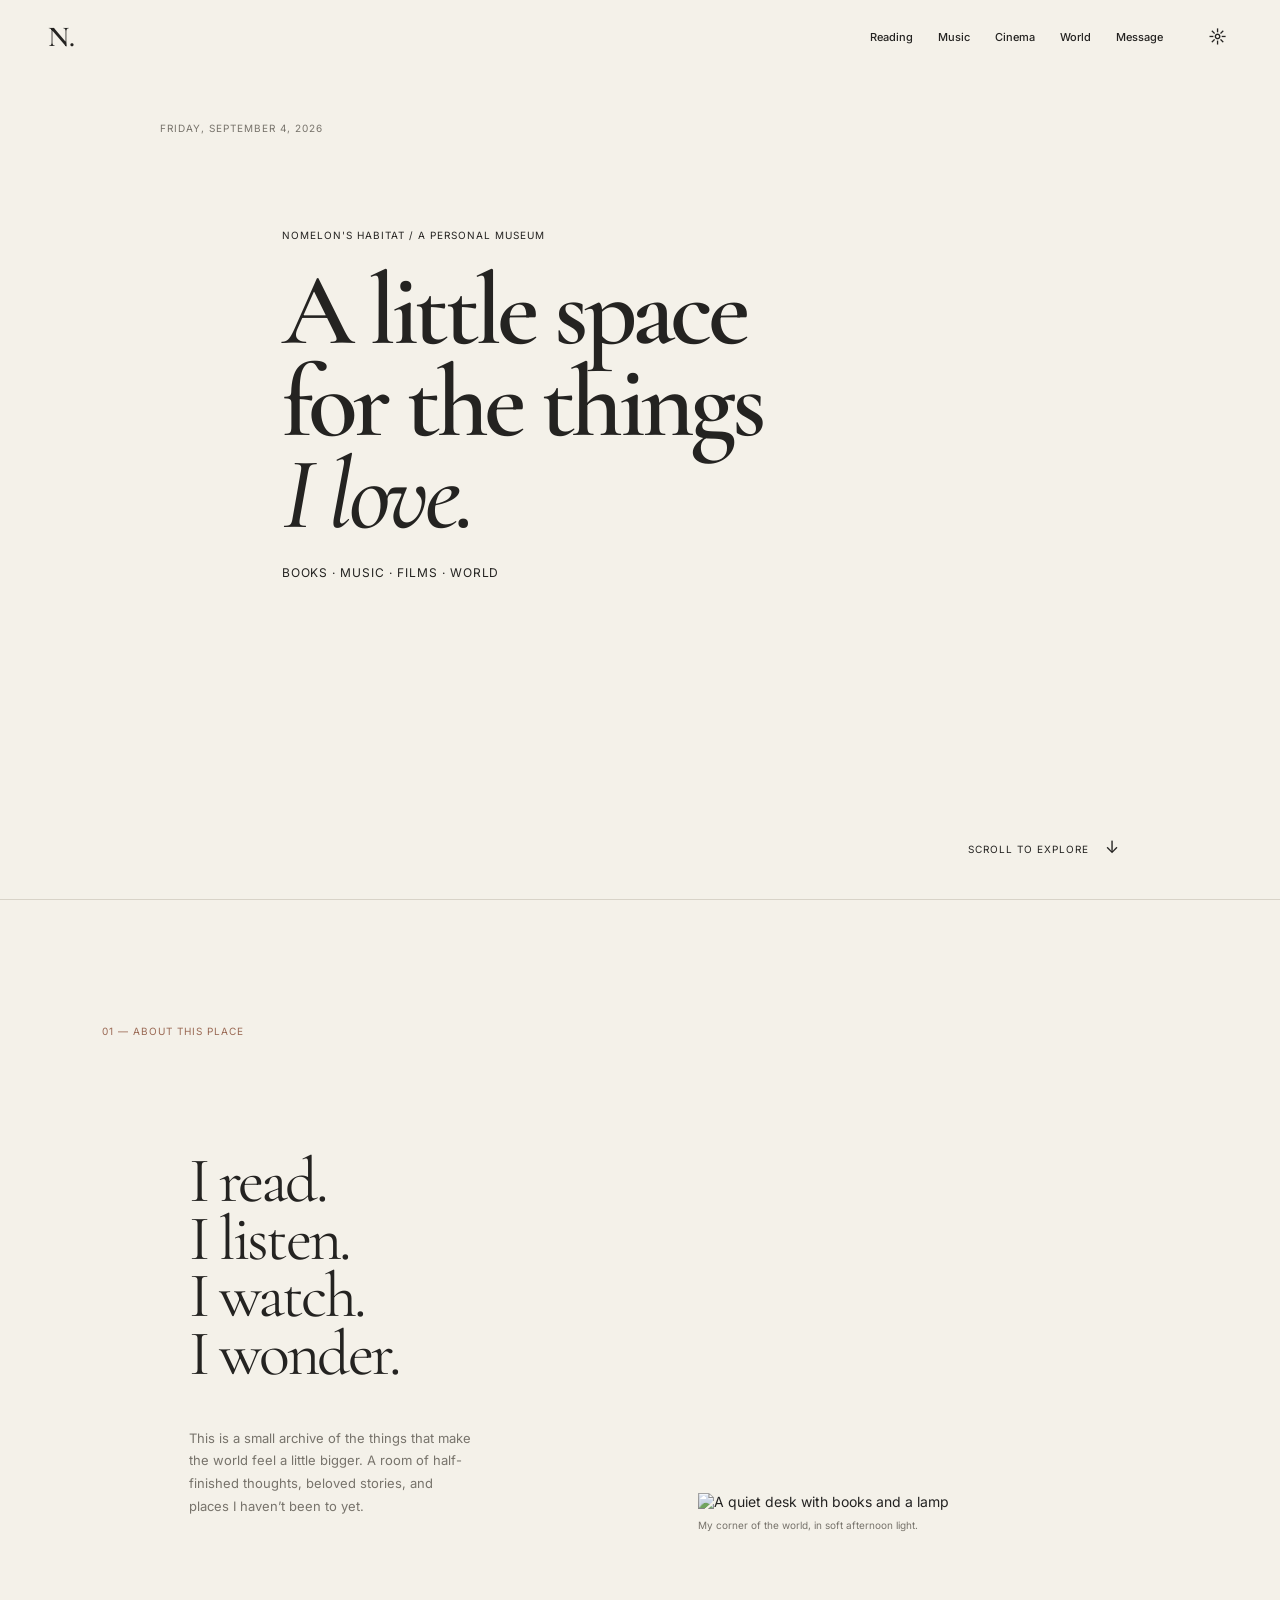
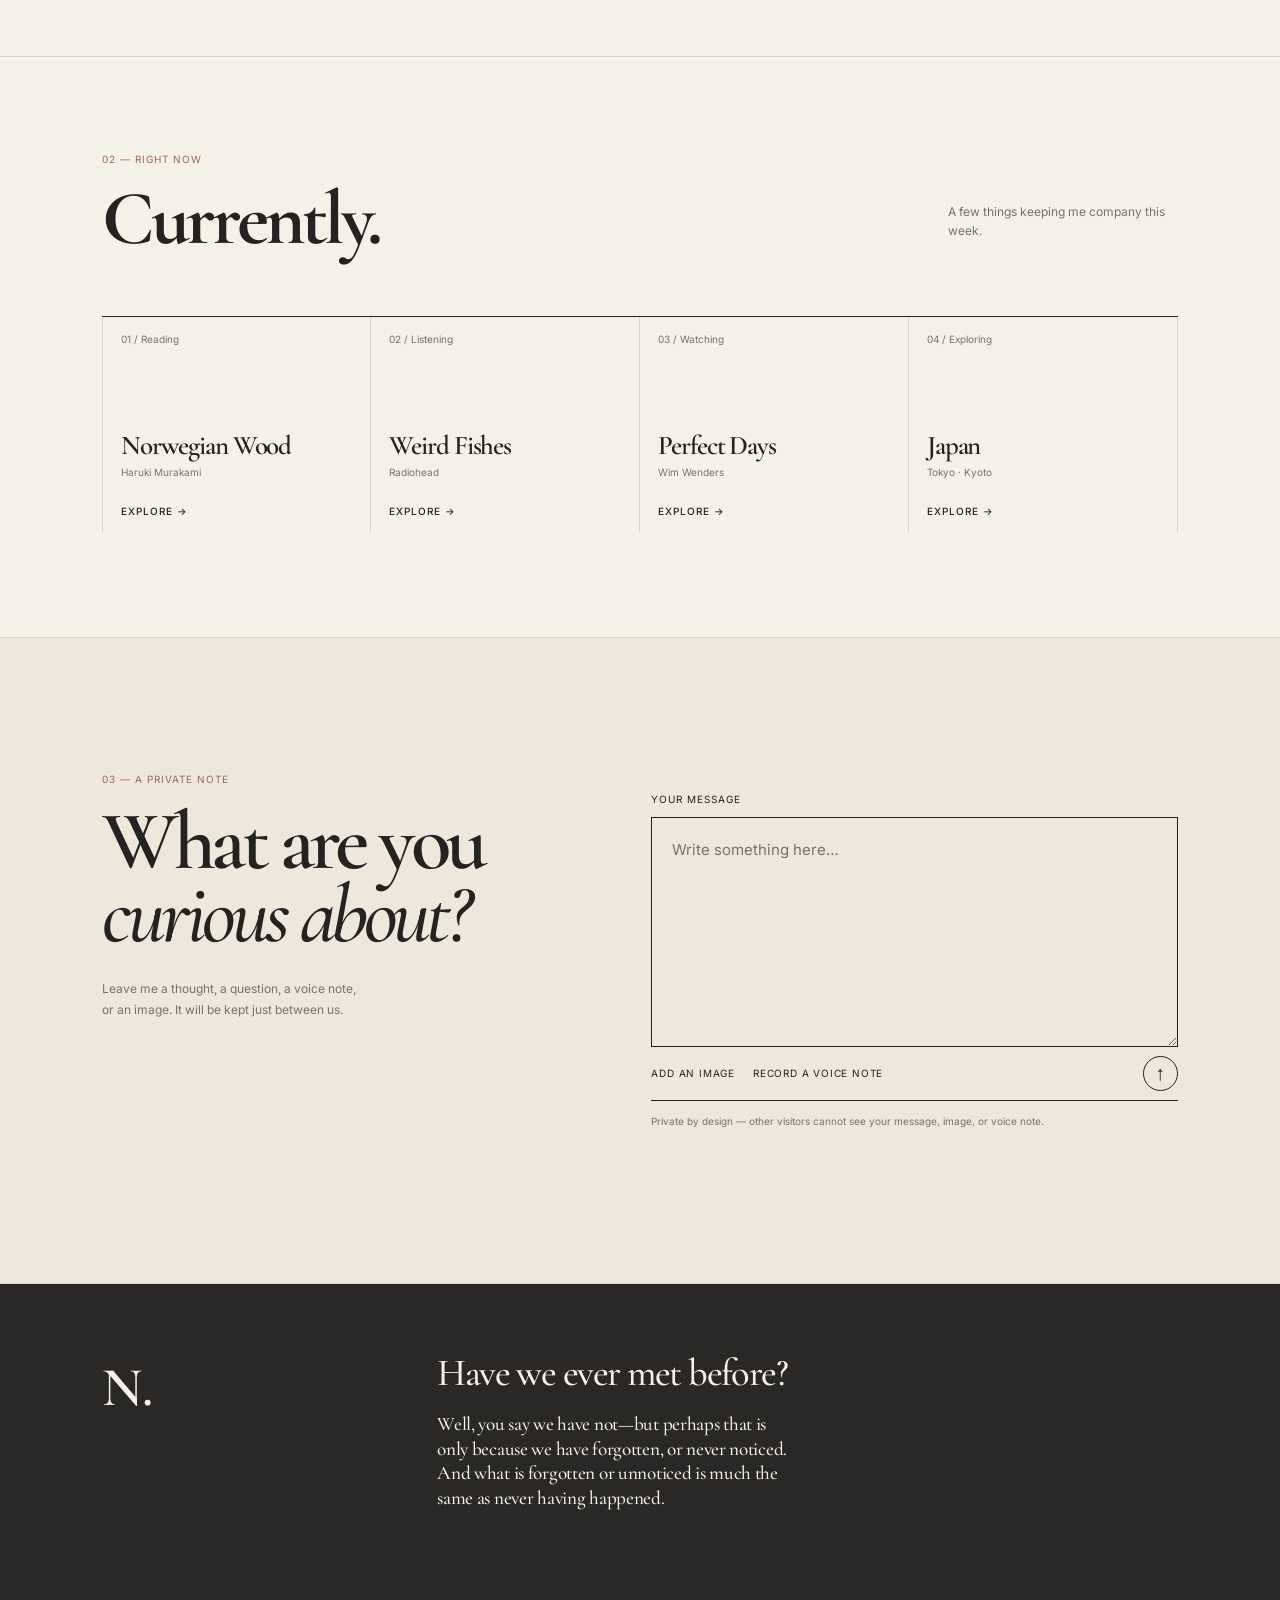
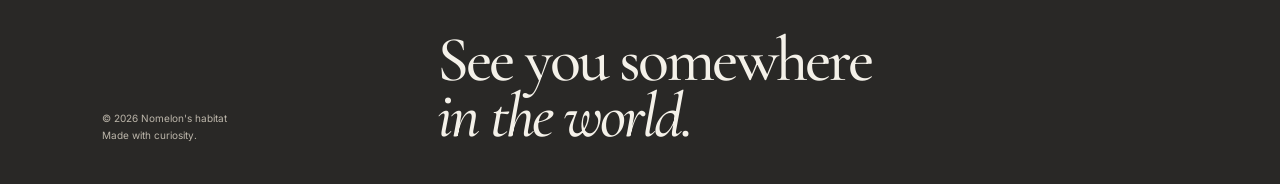
==== index.html @ f0133618 "Add files via upload" ====
<!doctype html><html lang="en"><head><meta charset="UTF-8"/><meta name="viewport" content="width=device-width,initial-scale=1.0"/><title>Nomelon's habitat</title><link rel="preconnect" href="https://fonts.googleapis.com"/><link rel="preconnect" href="https://fonts.gstatic.com" crossorigin/><link href="https://fonts.googleapis.com/css2?family=Cormorant+Garamond:ital,wght@0,500;0,600;0,700;1,500;1,600&family=Inter:wght@400;500;600&display=swap" rel="stylesheet"/><link rel="stylesheet" href="style.css"/><link rel="stylesheet" href="message.css"/><link rel="stylesheet" href="wave.css"/></head><body><header class="nav"><a class="monogram" href="index.html">N.</a><nav><a href="reading.html">Reading</a><a href="music.html">Music</a><a href="cinema.html">Cinema</a><a href="world.html">World</a><a href="#message">Message</a></nav><button class="theme-toggle" aria-label="Toggle theme">☼</button></header><main><section class="hero"><div class="water-ripples" aria-hidden="true"><span></span><span></span><span></span><span></span></div><p class="date">Friday, September 4, 2026</p><div class="hero-title"><span class="eyebrow">Nomelon's habitat / a personal museum</span><h1>A little space<br/>for the things<br/><i>I love.</i></h1><p>Books · Music · Films · World</p></div><a class="scroll" href="#editor-note">Scroll to explore <span>↓</span></a></section><section class="editor-note ruled" id="editor-note"><div class="section-number">01 — ABOUT THIS PLACE</div><div class="editor-copy"><p class="display-small">I read.<br/>I listen.<br/>I watch.<br/>I wonder.</p><p class="body-copy">This is a small archive of the things that make the world feel a little bigger. A room of half-finished thoughts, beloved stories, and places I haven’t been to yet.</p></div><figure class="desk-photo"><img src="https://images.unsplash.com/photo-1494438639946-1ebd1d20bf85?auto=format&fit=crop&w=1100&q=85" alt="A quiet desk with books and a lamp"/><figcaption>My corner of the world, in soft afternoon light.</figcaption></figure></section><section class="currently ruled"><div class="currently-head"><div><span class="section-number">02 — RIGHT NOW</span><h2>Currently.</h2></div><p>A few things keeping me company this week.</p></div><div class="current-grid"><a class="current-item" href="reading.html"><span>01 / Reading</span><strong>Norwegian Wood</strong><small>Haruki Murakami</small><b>Explore →</b></a><a class="current-item" href="music.html"><span>02 / Listening</span><strong>Weird Fishes</strong><small>Radiohead</small><b>Explore →</b></a><a class="current-item" href="cinema.html"><span>03 / Watching</span><strong>Perfect Days</strong><small>Wim Wenders</small><b>Explore →</b></a><a class="current-item" href="world.html"><span>04 / Exploring</span><strong>Japan</strong><small>Tokyo · Kyoto</small><b>Explore →</b></a></div></section><section class="message-section ruled" id="message"><div class="message-heading"><p class="section-number">03 — A PRIVATE NOTE</p><h2>What are you<br/><i>curious about?</i></h2><p>Leave me a thought, a question, a voice note, or an image. It will be kept just between us.</p></div><form class="message-form" id="message-form"><label for="message-text">Your message</label><textarea id="message-text" name="message" placeholder="Write something here…" required></textarea><div class="message-tools"><label class="tool-button upload-button" for="image-upload"><input id="image-upload" type="file" accept="image/*"/>Add an image</label><button type="button" class="tool-button" id="record-button" aria-pressed="false">Record a voice note</button><span class="file-status" id="file-status" aria-live="polite"></span><button class="send-button" type="submit" aria-label="Send private message">↑</button></div><p class="privacy-note">Private by design — other visitors cannot see your message, image, or voice note.</p><p class="send-status" id="send-status" aria-live="polite"></p></form></section></main><footer><div class="footer-monogram">N.</div><p>Read the world.<br/>Listen to the world.<br/>Watch the world.<br/>Explore the world.</p><div><a href="reading.html">Reading</a><a href="music.html">Music</a><a href="cinema.html">Cinema</a><a href="world.html">World</a></div><small>© 2026 Nomelon's habitat<br/>Made with curiosity.</small><h2>See you somewhere<br/><i>in the world.</i></h2></footer><script src="script.js"></script><script src="email-client.js"></script></body></html>
---- style.css ----
:root{--paper:#f4f1e9;--ink:#242321;--muted:#77736b;--line:#d8d3c8;--accent:#9a6954;--dark:#292826;--light:#f4f1e9}*{box-sizing:border-box}html{scroll-behavior:smooth}body{margin:0;color:var(--ink);background:var(--paper);font:14px Inter,Arial,sans-serif}.night{--paper:#292826;--ink:#f4f1e9;--muted:#bcb6aa;--line:#625f59;--dark:#ede7dc;--light:#242321}.nav{height:73px;position:fixed;top:0;z-index:10;width:100%;padding:0 48px;display:flex;align-items:center;justify-content:space-between;transition:.5s}.nav.scrolled{background:color-mix(in srgb,var(--paper) 88%,transparent);border-bottom:1px solid var(--line);backdrop-filter:blur(11px)}.monogram{color:var(--ink);font:600 29px/1 "Cormorant Garamond",serif;text-decoration:none}.nav nav{display:flex;gap:25px;margin-left:auto;margin-right:40px}.nav nav a,.theme-toggle{color:var(--ink);font:500 11px Inter,sans-serif;text-decoration:none}.theme-toggle{border:0;padding:5px;background:none;font-size:18px;cursor:pointer}.hero{min-height:100vh;padding:112px 12.5vw 42px;position:relative;border-bottom:1px solid var(--line)}.date,.eyebrow,.section-number{font-size:10px;letter-spacing:.1em;text-transform:uppercase}.date{color:var(--muted)}.hero-title{position:absolute;top:25vh;left:22vw}.hero h1,h2,h3,.display-small,blockquote{font-family:"Cormorant Garamond",Georgia,serif;letter-spacing:-.045em}.hero h1{font-size:clamp(68px,8vw,116px);font-weight:600;line-height:.9;margin:22px 0 25px}.hero h1 i,h2 i{font-weight:500}.hero-title>p{font-size:12px;letter-spacing:.08em;text-transform:uppercase}.scroll{position:absolute;right:12.5vw;bottom:42px;text-decoration:none;color:var(--ink);font-size:10px;text-transform:uppercase;letter-spacing:.1em}.scroll span{font-size:17px;margin-left:12px}.ruled{border-bottom:1px solid var(--line)}.editor-note,.currently,.reading,.music,.cinema,.world,.about{padding:125px max(48px,8vw);position:relative}.section-number{color:var(--accent)}.editor-note{min-height:720px;display:grid;grid-template-columns:1fr 1fr;gap:9vw}.editor-note .section-number{grid-column:1/-1}.editor-copy{padding-left:18%}.display-small{font-size:clamp(45px,5vw,70px);line-height:.9;margin:0 0 44px}.body-copy{max-width:285px;color:var(--muted);line-height:1.75;font-size:13px}.desk-photo{margin:0;align-self:end}.desk-photo img{width:100%;aspect-ratio:4/3;object-fit:cover;filter:saturate(.58)}figcaption{margin-top:9px;color:var(--muted);font-size:10px}.currently{padding-top:92px;padding-bottom:105px}.currently-head{display:flex;justify-content:space-between;align-items:end;margin:0 auto 63px;max-width:1220px}.currently h2{font-size:clamp(54px,6vw,82px);line-height:.9;margin:18px 0 0}.currently-head>p{max-width:230px;line-height:1.6;color:var(--muted);font-size:12px}.current-grid{max-width:1220px;margin:auto;display:grid;grid-template-columns:repeat(4,1fr);border-top:1px solid var(--ink)}.current-item{min-height:215px;padding:16px 18px 15px;border-right:1px solid var(--line);display:flex;flex-direction:column;color:var(--ink);text-decoration:none;transition:.7s}.current-item:first-child{border-left:1px solid var(--line)}.current-item span,.current-item small,.shelf-label,.time{font-size:10px;color:var(--muted)}.current-item strong{font:600 27px/1 "Cormorant Garamond",serif;letter-spacing:-.04em;margin-top:auto}.current-item small{margin-top:7px}.current-item b{font-size:10px;text-transform:uppercase;letter-spacing:.1em;margin-top:27px;font-weight:500}.current-item:hover{background:var(--accent);color:var(--paper)}.current-item:hover span,.current-item:hover small{color:#e8dcd6}.feature-head{display:flex;justify-content:space-between;align-items:end;max-width:1050px;margin:0 auto 85px}.feature-head h2,.world h2,.discover h2,.about h2{font-size:clamp(54px,6.8vw,98px);line-height:.88;margin:17px 0 0;font-weight:600}.reading-feature{max-width:820px;margin:0 10% 85px auto;display:flex;gap:60px;align-items:center}.book-cover{width:205px;aspect-ratio:2/3;flex-shrink:0;background:#af574b;color:#f2e7d5;padding:21px 18px;display:flex;flex-direction:column;justify-content:space-between;box-shadow:8px 9px 0 #403b36;font-size:9px;letter-spacing:.11em}.book-cover b{font:600 35px/.88 "Cormorant Garamond",serif;letter-spacing:-.06em}.reading-detail{max-width:350px}.reading-detail h3,.track-detail h3,.guitar h3,.film-journal h3,.discovery-card h3{font-size:42px;line-height:.92;margin:13px 0 9px;font-weight:600}.reading-detail>p:not(.eyebrow),.track-detail>p:not(.eyebrow),.film-journal p{font-size:11px;color:var(--muted);margin:0}.reading-detail blockquote,.film-journal blockquote{border-left:1px solid var(--accent);margin:30px 0;padding-left:20px;font-size:21px;line-height:1.15}.arrow-link{font-size:10px;color:inherit;text-transform:uppercase;letter-spacing:.1em;text-decoration:none;border-bottom:1px solid var(--ink);padding-bottom:5px}.arrow-link span{font-size:15px;margin-left:13px}.shelf-label{max-width:1100px;margin:0 auto 18px;display:flex;justify-content:space-between;text-transform:uppercase;letter-spacing:.1em}.shelf-label a{color:var(--ink);text-decoration:none}.shelf{height:210px;border-bottom:10px solid #5a5149;display:flex;align-items:end;gap:2px;max-width:1100px;margin:auto;padding:0 2%;overflow:hidden}.spine{height:195px;padding:10px 6px;background:#766965;color:#eee5d8;font:10px/1.1 Inter,sans-serif;letter-spacing:.08em;writing-mode:vertical-rl;transform:rotate(180deg);min-width:38px}.s2{height:173px;background:#b2a189;color:#292826}.s3{height:199px;background:#9a6954}.s4{height:184px;background:#343e39}.s5{height:204px;background:#c49a4d;color:#282826}.s6{height:176px;background:#d5c7ae;color:#282826}.s7{height:190px;background:#53574f}.s8{height:181px;background:#aa7a6a}.music{background:var(--dark);color:var(--light)}.music .section-number{color:#c39b7b}.music .body-copy,.music .track-detail>p:not(.eyebrow){color:#bcb6aa}.now-playing{max-width:1000px;margin:0 auto 80px;background:var(--paper);color:var(--ink);padding:28px;display:grid;grid-template-columns:175px 1fr 65px;gap:44px;align-items:center}.album-art{height:175px;background:#9a6954;position:relative;overflow:hidden;padding:18px;color:#f5eee3;font:500 15px/.88 "Cormorant Garamond",serif}.album-art i,.album-art b{display:block;position:absolute;border-radius:50%}.album-art i{width:110px;height:110px;right:-18px;top:16px;background:#c49a4d}.album-art b{width:175px;height:175px;background:#363d37;left:-45px;bottom:-120px}.album-art span{position:relative;z-index:1}.progress{height:1px;background:#b9b1a5;margin:28px 0 9px}.progress span{display:block;width:42%;height:100%;background:var(--ink)}.time{display:flex;justify-content:space-between}.play-button{height:48px;width:48px;border-radius:50%;background:transparent;border:1px solid var(--ink);padding-left:5px}.playlist{max-width:1000px;margin:auto}.playlist>p{margin-bottom:18px}.playlist a{display:grid;grid-template-columns:55px 1fr 1.5fr 20px;gap:10px;border-top:1px solid #696762;padding:21px 0;color:var(--light);text-decoration:none;align-items:center}.playlist a:last-child{border-bottom:1px solid #696762}.playlist span,.playlist small{font-size:10px;color:#bcb6aa}.playlist strong{font:500 29px "Cormorant Garamond",serif;letter-spacing:-.03em}.playlist b{font-size:18px;font-weight:400}.guitar{max-width:1000px;margin:100px auto 0;padding-top:38px;border-top:1px solid #696762;display:grid;grid-template-columns:1fr 1fr;gap:9vw}.guitar h3{font-size:50px}.guitar>div>p:not(.eyebrow){line-height:1.7;color:#bcb6aa;max-width:250px}.guitar ol{list-style:none;padding:0;margin:0}.guitar li{border-bottom:1px solid #696762;padding:15px 0;font:500 24px "Cormorant Garamond",serif}.guitar li span,.guitar li em{font:10px Inter,sans-serif;color:#bcb6aa;margin-right:20px}.guitar li em{float:right;margin:8px 0}.cinema{background:#ede7dc}.posters{max-width:1000px;margin:0 auto 100px;display:flex;gap:3.5vw}.posters article{width:30%}.posters article:nth-child(2){margin-top:65px}.posters img{width:100%;height:360px;object-fit:cover;filter:saturate(.55)}.posters p,.posters small{font-size:10px;color:var(--muted)}.posters h3{font-size:31px;margin:9px 0 4px}.film-journal{max-width:1000px;margin:auto;padding:37px 0;border-top:1px solid var(--ink);border-bottom:1px solid var(--ink);display:grid;grid-template-columns:1fr 1fr auto;gap:40px;align-items:center}.film-journal h3{font-size:42px}.film-journal blockquote{margin:0;font-size:22px}.favourites{max-width:1000px;margin:82px auto 0}.favourites>p{margin-bottom:18px}.favourites a{display:grid;grid-template-columns:55px 1fr 50px;color:var(--ink);text-decoration:none;padding:15px 0;border-top:1px solid var(--line);font:500 32px "Cormorant Garamond",serif;letter-spacing:-.04em}.favourites a:last-child{border-bottom:1px solid var(--line)}.favourites span,.favourites b{font:10px Inter,sans-serif;color:var(--muted);align-self:center}.favourites b{text-align:right}.world{min-height:900px}.world-title{max-width:1000px;margin:auto}.world-title .body-copy{margin:33px 0 0 43%}.map{max-width:1100px;height:465px;margin:80px auto 0;position:relative;border-top:1px solid var(--ink);border-bottom:1px solid var(--ink);background:radial-gradient(ellipse at 20% 60%,rgba(154,105,84,.12) 0 8%,transparent 8.5%),radial-gradient(ellipse at 67% 36%,rgba(154,105,84,.12) 0 12%,transparent 12.5%),radial-gradient(ellipse at 81% 65%,rgba(154,105,84,.12) 0 7%,transparent 7.5%)}.pin{position:absolute;border:0;background:none;color:var(--ink);font:500 20px "Cormorant Garamond",serif;cursor:pointer}.pin i{font:12px Inter,sans-serif;color:var(--accent);padding-left:7px}.japan{top:31%;left:74%}.italy{top:61%;left:47%}.france{top:50%;left:38%}.iceland{top:22%;left:27%}.map-note{position:absolute;left:4%;bottom:7%;width:210px}.map-note span{font-size:10px;text-transform:uppercase;letter-spacing:.1em;color:var(--muted)}.map-note strong{display:block;font:600 45px "Cormorant Garamond",serif;letter-spacing:-.04em;margin-top:12px}.map-note p{line-height:1.6;color:var(--muted);font-size:11px}.discover{padding:125px max(48px,8vw);min-height:730px;background:#ded6c8;position:relative}.discovery-card{position:absolute;right:15%;top:170px;display:grid;grid-template-columns:130px 260px;gap:38px;align-items:end}.discovery-type{width:130px;aspect-ratio:2/3;background:#746e61;padding:15px;color:#f4f1e9;font-size:10px;text-transform:uppercase;letter-spacing:.1em;display:flex;align-items:end}.discovery-card h3{font-size:46px}.discovery-card p{line-height:1.65;font-size:12px;color:#595650;margin:0 0 25px}.discover button{position:absolute;right:15%;bottom:105px;border:0;border-bottom:1px solid var(--ink);background:none;color:var(--ink);padding:0 0 5px;font-size:10px;text-transform:uppercase;letter-spacing:.1em;cursor:pointer}.about{display:grid;grid-template-columns:1fr 1fr;gap:9vw;min-height:550px}.about-copy{align-self:end}.about-copy>p:first-child{font:500 35px/1.03 "Cormorant Garamond",serif;letter-spacing:-.04em;max-width:400px;margin:0 0 45px}.about-copy small{color:var(--muted);font-size:11px}.tags{margin-top:38px;font-size:10px;text-transform:uppercase;letter-spacing:.1em}footer{background:var(--dark);color:var(--light);padding:70px 8vw 40px;display:grid;grid-template-columns:1fr 1.4fr 1fr;gap:45px;position:relative;min-height:500px}.footer-monogram{font:600 55px "Cormorant Garamond",serif}footer p{font:500 31px/.97 "Cormorant Garamond",serif;margin:0}footer a{display:block;color:var(--light);text-decoration:none;font-size:11px;margin-bottom:10px}footer small{grid-column:1;font-size:10px;color:#bcb6aa;align-self:end;line-height:1.7}footer h2{grid-column:2/4;font:500 clamp(42px,5vw,76px)/.88 "Cormorant Garamond",serif;margin:40px 0 0;align-self:end}@media(max-width:720px){.nav{padding:0 24px}.nav nav{display:none}.hero{padding:103px 24px 27px}.hero-title{top:25vh;left:12vw}.hero h1{font-size:62px}.scroll{right:24px;bottom:28px}.editor-note,.currently,.reading,.music,.cinema,.world,.about{padding:76px 24px}.editor-note{display:block;min-height:auto}.editor-copy{padding:52px 0 45px}.display-small{font-size:51px}.desk-photo{width:90%;margin-left:auto}.currently-head{display:block;margin-bottom:40px}.currently-head>p{margin-top:23px}.current-grid{grid-template-columns:1fr 1fr}.current-item{min-height:170px;padding:13px}.current-item:nth-child(3){border-left:1px solid var(--line);border-top:1px solid var(--line)}.current-item:nth-child(4){border-top:1px solid var(--line)}.current-item strong{font-size:23px}.feature-head{display:block;margin-bottom:55px}.feature-head .body-copy{margin-top:28px}.feature-head h2,.world h2,.discover h2,.about h2{font-size:57px}.reading-feature{margin:0 0 65px 8%;gap:23px;align-items:flex-start}.book-cover{width:129px;padding:13px 11px}.book-cover b{font-size:24px}.reading-detail h3,.track-detail h3,.film-journal h3,.discovery-card h3{font-size:29px}.reading-detail blockquote{font-size:17px;margin:21px 0}.shelf{height:160px}.spine{height:148px;font-size:8px;min-width:27px;padding:7px 3px}.s2{height:132px}.s3{height:154px}.s4{height:140px}.s5{height:158px}.s6{height:137px}.s7{height:146px}.s8{height:138px}.now-playing{padding:15px;grid-template-columns:93px 1fr;gap:17px;margin-bottom:60px}.album-art{height:93px;padding:10px;font-size:10px}.album-art i{width:58px;height:58px;top:8px}.album-art b{width:100px;height:100px;bottom:-70px}.play-button{display:none}.progress{margin:15px 0 7px}.playlist a{grid-template-columns:28px 1fr 17px}.playlist small{display:none}.playlist strong{font-size:25px}.guitar{display:block;margin-top:70px}.guitar h3{font-size:44px}.guitar ol{margin-top:35px}.posters{margin-bottom:65px;gap:14px}.posters article{width:50%}.posters article:nth-child(3){display:none}.posters article:nth-child(2){margin-top:38px}.posters img{height:260px}.posters h3{font-size:25px}.film-journal{display:block;padding:30px 0}.film-journal blockquote{font-size:18px;margin:24px 0}.favourites{margin-top:58px}.favourites a{font-size:27px;grid-template-columns:35px 1fr 40px}.world{min-height:760px}.world-title .body-copy{margin-left:0}.map{height:360px;margin-top:55px}.pin{font-size:17px}.japan{left:68%}.italy{left:46%;top:62%}.france{left:31%;top:50%}.iceland{left:18%;top:24%}.map-note{left:4%;bottom:5%;width:160px}.map-note strong{font-size:35px}.discover{min-height:700px;padding:75px 24px}.discovery-card{right:auto;left:24px;top:285px;grid-template-columns:105px 205px;gap:22px}.discovery-type{width:105px}.discover button{left:24px;right:auto;bottom:70px}.about{display:block;min-height:600px}.about-copy{margin-top:110px}.about-copy>p:first-child{font-size:33px}footer{padding:52px 24px 30px;display:block;min-height:550px}footer>div,footer p{margin-bottom:35px}footer small{display:block;margin-top:75px}footer h2{font-size:52px;margin-top:42px}}
/* Prevent ornamental and absolute-positioned elements from creating a horizontal page scroll. */
html{overflow-x:clip}body{max-width:100%;overflow-x:hidden}
footer .footer-reflection{grid-column:2;max-width:430px;margin:0;font:500 clamp(27px,3vw,43px)/1.04 "Cormorant Garamond",serif;letter-spacing:-.04em;align-self:start}footer .footer-question,footer .footer-answer{display:block}footer .footer-answer{max-width:350px;margin-top:18px;font-size:.5em;line-height:1.28;letter-spacing:-.015em}@media(max-width:720px){footer .footer-reflection{margin:0 0 52px;font-size:32px}footer .footer-answer{margin-top:15px}}
@media(min-width:721px){footer h2{white-space:nowrap}footer h2 br{display:inline}footer h2 br::after{content:" "}}
---- message.css ----
.message-section{padding:125px max(48px,8vw);display:grid;grid-template-columns:1fr 1.25fr;gap:10vw;background:#ede7dc}.message-heading h2{font:600 clamp(52px,6.5vw,92px)/.88 "Cormorant Garamond",serif;letter-spacing:-.055em;margin:20px 0 28px}.message-heading>p:last-child{max-width:260px;line-height:1.7;color:var(--muted);font-size:12px}.message-form{padding-top:30px}.message-form>label{display:block;font-size:10px;letter-spacing:.1em;text-transform:uppercase;margin-bottom:12px}.message-form textarea{display:block;width:100%;height:230px;border:1px solid var(--ink);border-radius:0;background:transparent;padding:20px;color:var(--ink);resize:vertical;font:15px/1.65 Inter,sans-serif;outline:none}.message-form textarea:focus{box-shadow:5px 5px 0 var(--accent)}.message-form textarea::placeholder{color:var(--muted)}.message-tools{min-height:54px;border-bottom:1px solid var(--ink);display:flex;align-items:center;gap:18px}.tool-button{border:0;background:none;color:var(--ink);padding:0;font:10px Inter,sans-serif;letter-spacing:.08em;text-transform:uppercase;cursor:pointer}.tool-button:hover{text-decoration:underline}.upload-button input{position:absolute;width:1px;height:1px;opacity:0}.file-status{font-size:10px;color:var(--muted);margin-right:auto;white-space:nowrap;overflow:hidden;text-overflow:ellipsis}.send-button{width:35px;height:35px;border:1px solid var(--ink);border-radius:50%;background:transparent;color:var(--ink);font-size:20px;line-height:1;cursor:pointer;transition:.25s}.send-button:hover{background:var(--ink);color:var(--paper);transform:translateY(-2px)}.privacy-note,.send-status{font-size:10px;line-height:1.55;color:var(--muted);margin:13px 0 0}.send-status{color:var(--accent);min-height:16px}@media(max-width:720px){.message-section{padding:76px 24px;display:block}.message-heading h2{font-size:56px}.message-heading>p:last-child{margin-bottom:43px}.message-form{padding:0}.message-form textarea{height:200px}.message-tools{gap:13px}.tool-button{font-size:9px}.file-status{max-width:75px}.footer-monogram{margin-bottom:0}}
---- wave.css ----
.hero{isolation:isolate}.hero>.date,.hero>.hero-title,.hero>.scroll{position:relative;z-index:1}.water-ripples{position:absolute;inset:0;z-index:0;overflow:hidden;pointer-events:none}.water-ripples span{position:absolute;width:clamp(260px,35vw,520px);aspect-ratio:1;border:1px solid rgba(154,105,84,.22);border-radius:50%;opacity:0;animation:ripple 13s cubic-bezier(.18,.72,.36,1) infinite}.water-ripples span:nth-child(1){left:60%;top:47%;animation-delay:0s}.water-ripples span:nth-child(2){left:60%;top:47%;animation-delay:3.25s}.water-ripples span:nth-child(3){left:8%;top:72%;width:clamp(180px,26vw,370px);animation-delay:6.5s}.water-ripples span:nth-child(4){left:60%;top:47%;animation-delay:9.75s}@keyframes ripple{0%{transform:translate(-50%,-50%) scale(.16);opacity:0}12%{opacity:.48}72%{opacity:.1}100%{transform:translate(-50%,-50%) scale(1.45);opacity:0}}@media(prefers-reduced-motion:reduce){.water-ripples span{animation:none;opacity:.13;transform:translate(-50%,-50%) scale(.7)}}@media(min-width:721px) and (max-width:1024px){.hero{min-height:100svh;padding:124px 9vw 48px}.hero-title{left:14vw;top:27vh}.hero h1{font-size:clamp(70px,9vw,92px)}.scroll{right:9vw}.editor-note,.currently,.about{padding-left:7vw;padding-right:7vw}.current-grid{grid-template-columns:repeat(2,1fr)}.current-item:nth-child(3){border-left:1px solid var(--line);border-top:1px solid var(--line)}.current-item:nth-child(4){border-top:1px solid var(--line)}.message-section{padding-left:7vw;padding-right:7vw}}@media(max-width:720px){.hero{height:100svh;min-height:620px;padding:98px 24px 76px;overflow:hidden}.hero-title{position:absolute;top:24%;left:24px;right:24px;margin:0}.hero h1{font-size:clamp(52px,15vw,64px);line-height:.9;margin:18px 0 22px;max-width:450px}.hero-title>.eyebrow{display:block;max-width:300px;font-size:9px;line-height:1.55}.hero-title>p{font-size:10px;line-height:1.5}.hero>.date{font-size:9px}.scroll{position:absolute!important;left:24px!important;right:auto!important;bottom:27px!important;font-size:9px;white-space:nowrap}.scroll span{font-size:15px;margin-left:9px}.water-ripples span{opacity:0!important}.water-ripples span:nth-child(1),.water-ripples span:nth-child(2),.water-ripples span:nth-child(4){left:73%;top:56%}.water-ripples span:nth-child(3){left:16%;top:75%}.editor-note,.currently,.about{padding-left:24px;padding-right:24px}.editor-note{gap:0}.current-grid{grid-template-columns:1fr 1fr}.message-section{grid-template-columns:1fr;padding-left:24px;padding-right:24px;gap:40px}footer{grid-template-columns:1fr;gap:28px}footer h2{grid-column:auto}}
/* Keep the ripple layer behind the original hero layout. */
.hero>.hero-title{position:absolute;z-index:1}.hero>.scroll{position:absolute;z-index:1}
@media(max-width:720px){.hero>.hero-title{position:absolute;top:24%;left:24px;right:24px}.hero>.scroll{position:absolute!important;left:24px!important;right:auto!important;bottom:27px!important}}
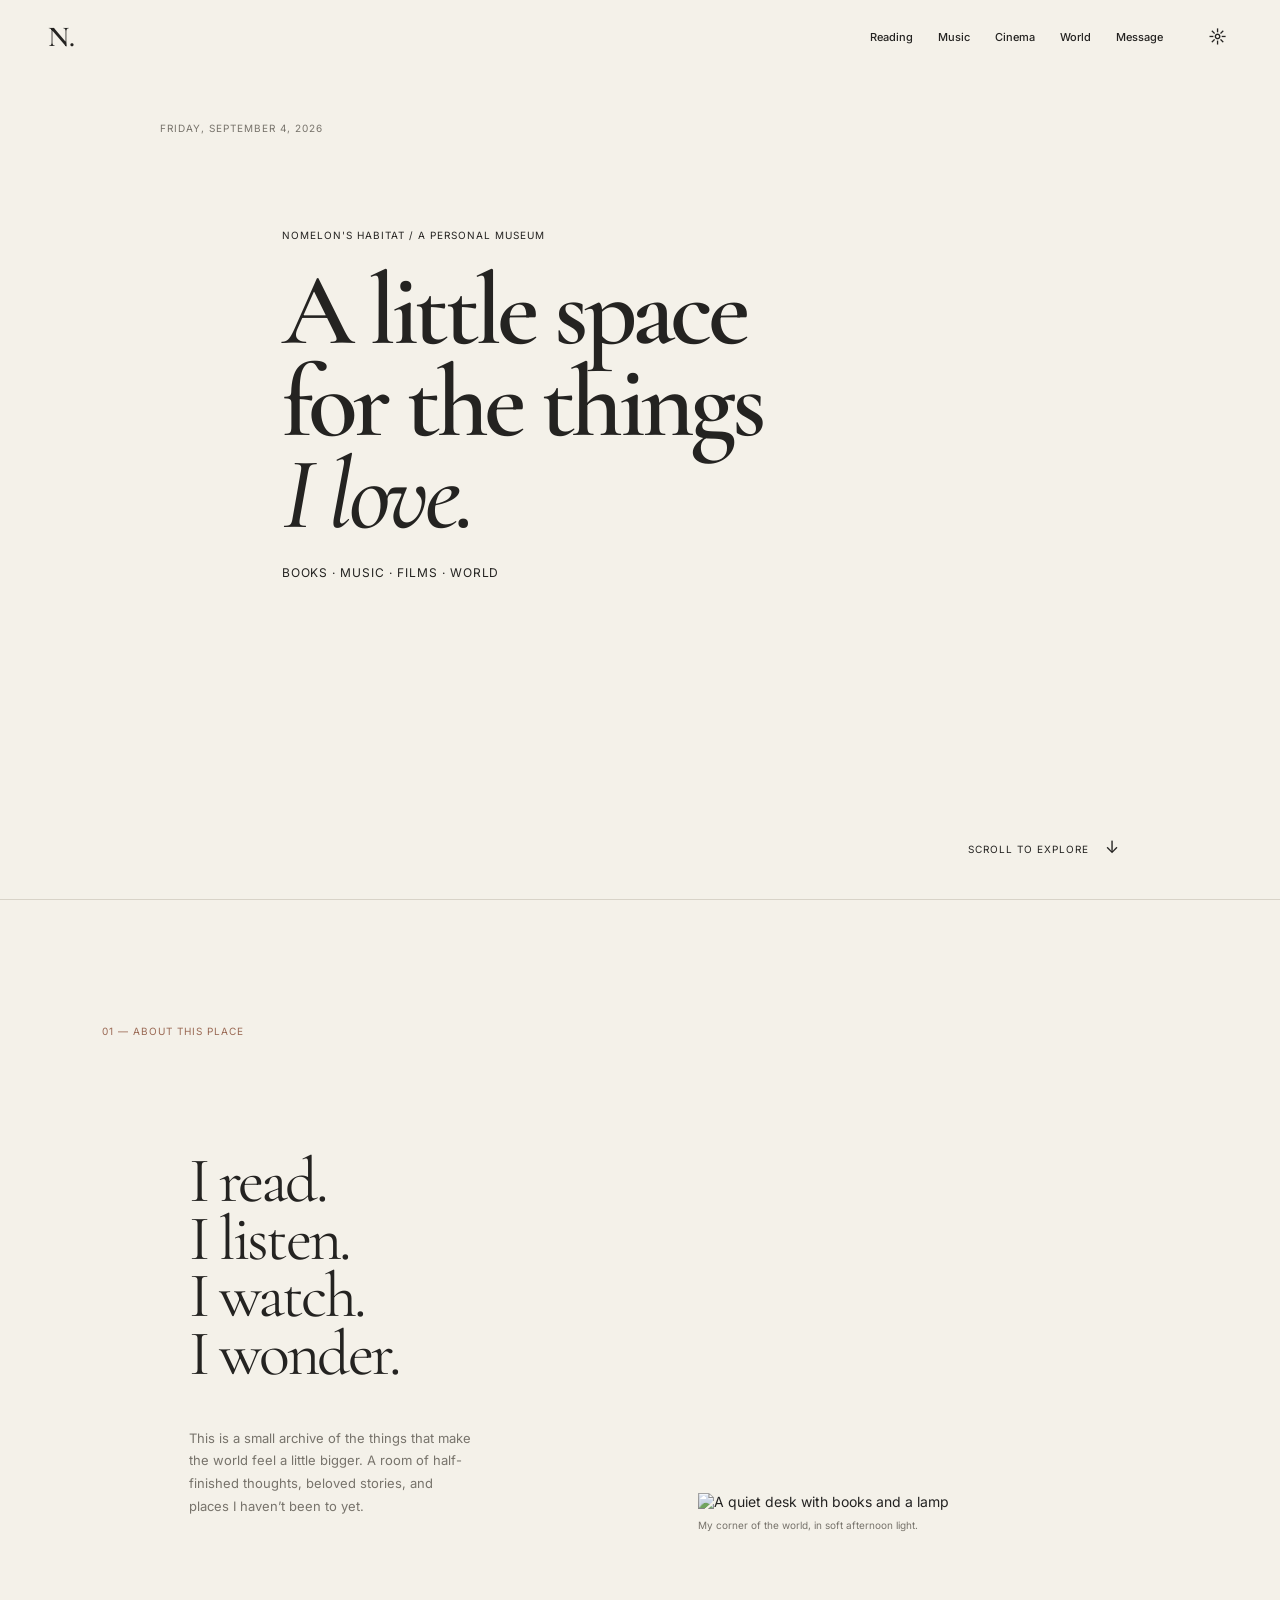
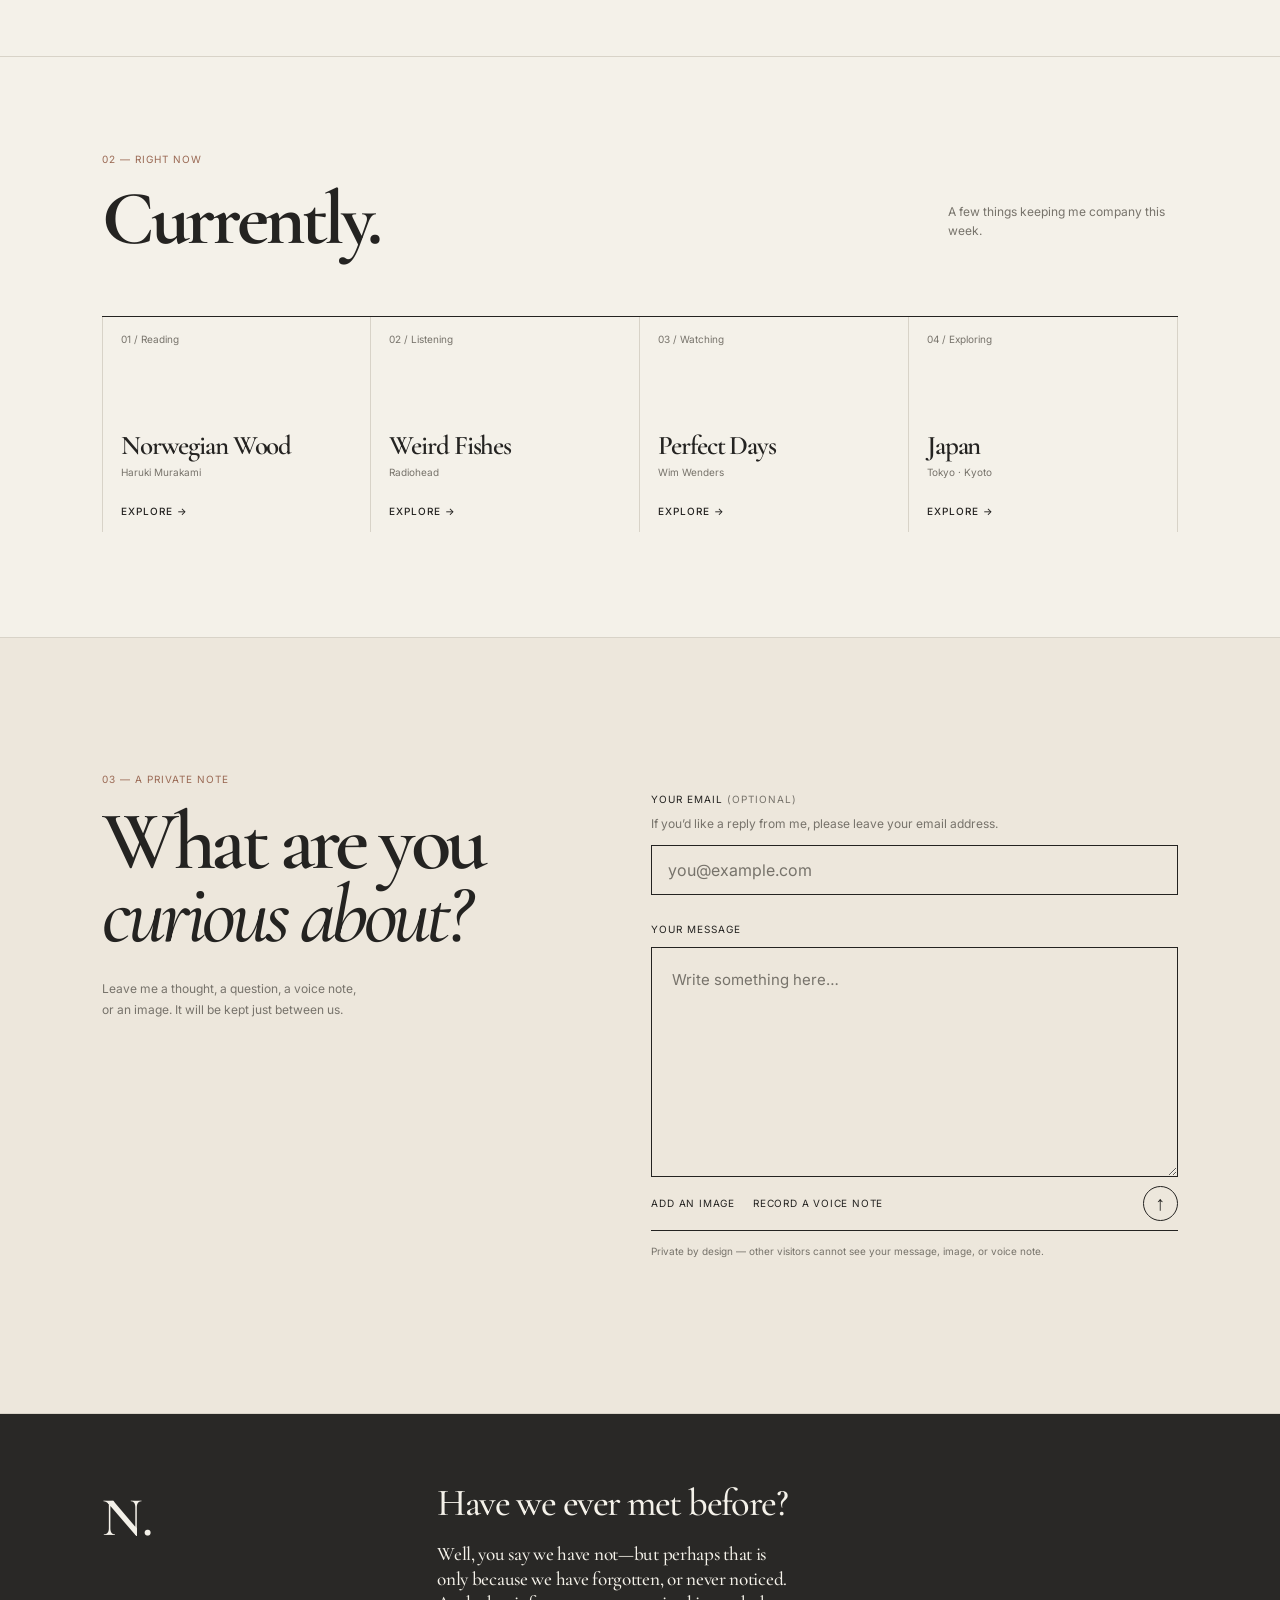
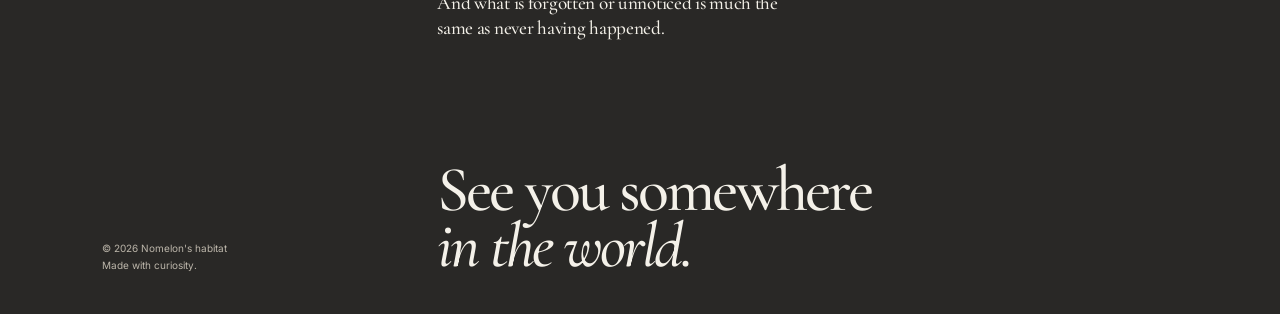
==== commit ed2988d4: "Add files via upload" ====
--- a/index.html
+++ b/index.html
@@ -1 +1 @@
-<!doctype html><html lang="en"><head><meta charset="UTF-8"/><meta name="viewport" content="width=device-width,initial-scale=1.0"/><title>Nomelon's habitat</title><link rel="preconnect" href="https://fonts.googleapis.com"/><link rel="preconnect" href="https://fonts.gstatic.com" crossorigin/><link href="https://fonts.googleapis.com/css2?family=Cormorant+Garamond:ital,wght@0,500;0,600;0,700;1,500;1,600&family=Inter:wght@400;500;600&display=swap" rel="stylesheet"/><link rel="stylesheet" href="style.css"/><link rel="stylesheet" href="message.css"/><link rel="stylesheet" href="wave.css"/></head><body><header class="nav"><a class="monogram" href="index.html">N.</a><nav><a href="reading.html">Reading</a><a href="music.html">Music</a><a href="cinema.html">Cinema</a><a href="world.html">World</a><a href="#message">Message</a></nav><button class="theme-toggle" aria-label="Toggle theme">☼</button></header><main><section class="hero"><div class="water-ripples" aria-hidden="true"><span></span><span></span><span></span><span></span></div><p class="date">Friday, September 4, 2026</p><div class="hero-title"><span class="eyebrow">Nomelon's habitat / a personal museum</span><h1>A little space<br/>for the things<br/><i>I love.</i></h1><p>Books · Music · Films · World</p></div><a class="scroll" href="#editor-note">Scroll to explore <span>↓</span></a></section><section class="editor-note ruled" id="editor-note"><div class="section-number">01 — ABOUT THIS PLACE</div><div class="editor-copy"><p class="display-small">I read.<br/>I listen.<br/>I watch.<br/>I wonder.</p><p class="body-copy">This is a small archive of the things that make the world feel a little bigger. A room of half-finished thoughts, beloved stories, and places I haven’t been to yet.</p></div><figure class="desk-photo"><img src="https://images.unsplash.com/photo-1494438639946-1ebd1d20bf85?auto=format&fit=crop&w=1100&q=85" alt="A quiet desk with books and a lamp"/><figcaption>My corner of the world, in soft afternoon light.</figcaption></figure></section><section class="currently ruled"><div class="currently-head"><div><span class="section-number">02 — RIGHT NOW</span><h2>Currently.</h2></div><p>A few things keeping me company this week.</p></div><div class="current-grid"><a class="current-item" href="reading.html"><span>01 / Reading</span><strong>Norwegian Wood</strong><small>Haruki Murakami</small><b>Explore →</b></a><a class="current-item" href="music.html"><span>02 / Listening</span><strong>Weird Fishes</strong><small>Radiohead</small><b>Explore →</b></a><a class="current-item" href="cinema.html"><span>03 / Watching</span><strong>Perfect Days</strong><small>Wim Wenders</small><b>Explore →</b></a><a class="current-item" href="world.html"><span>04 / Exploring</span><strong>Japan</strong><small>Tokyo · Kyoto</small><b>Explore →</b></a></div></section><section class="message-section ruled" id="message"><div class="message-heading"><p class="section-number">03 — A PRIVATE NOTE</p><h2>What are you<br/><i>curious about?</i></h2><p>Leave me a thought, a question, a voice note, or an image. It will be kept just between us.</p></div><form class="message-form" id="message-form"><label for="message-text">Your message</label><textarea id="message-text" name="message" placeholder="Write something here…" required></textarea><div class="message-tools"><label class="tool-button upload-button" for="image-upload"><input id="image-upload" type="file" accept="image/*"/>Add an image</label><button type="button" class="tool-button" id="record-button" aria-pressed="false">Record a voice note</button><span class="file-status" id="file-status" aria-live="polite"></span><button class="send-button" type="submit" aria-label="Send private message">↑</button></div><p class="privacy-note">Private by design — other visitors cannot see your message, image, or voice note.</p><p class="send-status" id="send-status" aria-live="polite"></p></form></section></main><footer><div class="footer-monogram">N.</div><p>Read the world.<br/>Listen to the world.<br/>Watch the world.<br/>Explore the world.</p><div><a href="reading.html">Reading</a><a href="music.html">Music</a><a href="cinema.html">Cinema</a><a href="world.html">World</a></div><small>© 2026 Nomelon's habitat<br/>Made with curiosity.</small><h2>See you somewhere<br/><i>in the world.</i></h2></footer><script src="script.js"></script><script src="email-client.js"></script></body></html>
+<!doctype html><html lang="en"><head><meta charset="UTF-8"/><meta name="viewport" content="width=device-width,initial-scale=1.0"/><title>Nomelon's habitat</title><link rel="preconnect" href="https://fonts.googleapis.com"/><link rel="preconnect" href="https://fonts.gstatic.com" crossorigin/><link href="https://fonts.googleapis.com/css2?family=Cormorant+Garamond:ital,wght@0,500;0,600;0,700;1,500;1,600&family=Inter:wght@400;500;600&display=swap" rel="stylesheet"/><link rel="stylesheet" href="style.css"/><link rel="stylesheet" href="message.css"/><link rel="stylesheet" href="wave.css"/></head><body><header class="nav"><a class="monogram" href="index.html">N.</a><nav><a href="reading.html">Reading</a><a href="music.html">Music</a><a href="cinema.html">Cinema</a><a href="world.html">World</a><a href="#message">Message</a></nav><button class="theme-toggle" aria-label="Toggle theme">☼</button></header><main><section class="hero"><div class="water-ripples" aria-hidden="true"><span></span><span></span><span></span><span></span></div><p class="date">Friday, September 4, 2026</p><div class="hero-title"><span class="eyebrow">Nomelon's habitat / a personal museum</span><h1>A little space<br/>for the things<br/><i>I love.</i></h1><p>Books · Music · Films · World</p></div><a class="scroll" href="#editor-note">Scroll to explore <span>↓</span></a></section><section class="editor-note ruled" id="editor-note"><div class="section-number">01 — ABOUT THIS PLACE</div><div class="editor-copy"><p class="display-small">I read.<br/>I listen.<br/>I watch.<br/>I wonder.</p><p class="body-copy">This is a small archive of the things that make the world feel a little bigger. A room of half-finished thoughts, beloved stories, and places I haven’t been to yet.</p></div><figure class="desk-photo"><img src="https://images.unsplash.com/photo-1494438639946-1ebd1d20bf85?auto=format&fit=crop&w=1100&q=85" alt="A quiet desk with books and a lamp"/><figcaption>My corner of the world, in soft afternoon light.</figcaption></figure></section><section class="currently ruled"><div class="currently-head"><div><span class="section-number">02 — RIGHT NOW</span><h2>Currently.</h2></div><p>A few things keeping me company this week.</p></div><div class="current-grid"><a class="current-item" href="reading.html"><span>01 / Reading</span><strong>Norwegian Wood</strong><small>Haruki Murakami</small><b>Explore →</b></a><a class="current-item" href="music.html"><span>02 / Listening</span><strong>Weird Fishes</strong><small>Radiohead</small><b>Explore →</b></a><a class="current-item" href="cinema.html"><span>03 / Watching</span><strong>Perfect Days</strong><small>Wim Wenders</small><b>Explore →</b></a><a class="current-item" href="world.html"><span>04 / Exploring</span><strong>Japan</strong><small>Tokyo · Kyoto</small><b>Explore →</b></a></div></section><section class="message-section ruled" id="message"><div class="message-heading"><p class="section-number">03 — A PRIVATE NOTE</p><h2>What are you<br/><i>curious about?</i></h2><p>Leave me a thought, a question, a voice note, or an image. It will be kept just between us.</p></div><form class="message-form" id="message-form"><div class="reply-email-field"><label for="reply-email">Your email <span>(optional)</span></label><p id="reply-email-hint">If you’d like a reply from me, please leave your email address.</p><input id="reply-email" name="replyEmail" type="email" autocomplete="email" maxlength="254" placeholder="you@example.com" aria-describedby="reply-email-hint"/></div><label for="message-text">Your message</label><textarea id="message-text" name="message" placeholder="Write something here…" required></textarea><div class="message-tools"><label class="tool-button upload-button" for="image-upload"><input id="image-upload" type="file" accept="image/*"/>Add an image</label><button type="button" class="tool-button" id="record-button" aria-pressed="false">Record a voice note</button><span class="file-status" id="file-status" aria-live="polite"></span><button class="send-button" type="submit" aria-label="Send private message">↑</button></div><p class="privacy-note">Private by design — other visitors cannot see your message, image, or voice note.</p><p class="send-status" id="send-status" aria-live="polite"></p></form></section></main><footer><div class="footer-monogram">N.</div><p>Read the world.<br/>Listen to the world.<br/>Watch the world.<br/>Explore the world.</p><div><a href="reading.html">Reading</a><a href="music.html">Music</a><a href="cinema.html">Cinema</a><a href="world.html">World</a></div><small>© 2026 Nomelon's habitat<br/>Made with curiosity.</small><h2>See you somewhere<br/><i>in the world.</i></h2></footer><script src="script.js"></script><script src="email-client.js"></script></body></html>
--- a/message.css
+++ b/message.css
@@ -1 +1,3 @@
-.message-section{padding:125px max(48px,8vw);display:grid;grid-template-columns:1fr 1.25fr;gap:10vw;background:#ede7dc}.message-heading h2{font:600 clamp(52px,6.5vw,92px)/.88 "Cormorant Garamond",serif;letter-spacing:-.055em;margin:20px 0 28px}.message-heading>p:last-child{max-width:260px;line-height:1.7;color:var(--muted);font-size:12px}.message-form{padding-top:30px}.message-form>label{display:block;font-size:10px;letter-spacing:.1em;text-transform:uppercase;margin-bottom:12px}.message-form textarea{display:block;width:100%;height:230px;border:1px solid var(--ink);border-radius:0;background:transparent;padding:20px;color:var(--ink);resize:vertical;font:15px/1.65 Inter,sans-serif;outline:none}.message-form textarea:focus{box-shadow:5px 5px 0 var(--accent)}.message-form textarea::placeholder{color:var(--muted)}.message-tools{min-height:54px;border-bottom:1px solid var(--ink);display:flex;align-items:center;gap:18px}.tool-button{border:0;background:none;color:var(--ink);padding:0;font:10px Inter,sans-serif;letter-spacing:.08em;text-transform:uppercase;cursor:pointer}.tool-button:hover{text-decoration:underline}.upload-button input{position:absolute;width:1px;height:1px;opacity:0}.file-status{font-size:10px;color:var(--muted);margin-right:auto;white-space:nowrap;overflow:hidden;text-overflow:ellipsis}.send-button{width:35px;height:35px;border:1px solid var(--ink);border-radius:50%;background:transparent;color:var(--ink);font-size:20px;line-height:1;cursor:pointer;transition:.25s}.send-button:hover{background:var(--ink);color:var(--paper);transform:translateY(-2px)}.privacy-note,.send-status{font-size:10px;line-height:1.55;color:var(--muted);margin:13px 0 0}.send-status{color:var(--accent);min-height:16px}@media(max-width:720px){.message-section{padding:76px 24px;display:block}.message-heading h2{font-size:56px}.message-heading>p:last-child{margin-bottom:43px}.message-form{padding:0}.message-form textarea{height:200px}.message-tools{gap:13px}.tool-button{font-size:9px}.file-status{max-width:75px}.footer-monogram{margin-bottom:0}}
+.message-section{padding:125px max(48px,8vw);display:grid;grid-template-columns:1fr 1.25fr;gap:10vw;background:#ede7dc}.message-heading h2{font:600 clamp(52px,6.5vw,92px)/.88 "Cormorant Garamond",serif;letter-spacing:-.055em;margin:20px 0 28px}.message-heading>p:last-child{max-width:260px;line-height:1.7;color:var(--muted);font-size:12px}.message-form{padding-top:30px}.message-form>label{display:block;font-size:10px;letter-spacing:.1em;text-transform:uppercase;margin-bottom:12px}.message-form textarea{display:block;width:100%;height:230px;border:1px solid var(--ink);border-radius:0;background:transparent;padding:20px;color:var(--ink);resize:vertical;font:15px/1.65 Inter,sans-serif;outline:none}.message-form textarea:focus{box-shadow:5px 5px 0 var(--accent)}.message-form textarea::placeholder{color:var(--muted)}.message-tools{min-height:54px;border-bottom:1px solid var(--ink);display:flex;align-items:center;gap:18px}.tool-button{border:0;background:none;color:var(--ink);padding:0;font:10px Inter,sans-serif;letter-spacing:.08em;text-transform:uppercase;cursor:pointer}.tool-button:hover{text-decoration:underline}.upload-button input{position:absolute;width:1px;height:1px;opacity:0}.file-status{font-size:10px;color:var(--muted);margin-right:auto;white-space:nowrap;overflow:hidden;text-overflow:ellipsis}.send-button{width:35px;height:35px;border:1px solid var(--ink);border-radius:50%;background:transparent;color:var(--ink);font-size:20px;line-height:1;cursor:pointer;transition:.25s}.send-button:hover{background:var(--ink);color:var(--paper);transform:translateY(-2px)}.privacy-note,.send-status{font-size:10px;line-height:1.55;color:var(--muted);margin:13px 0 0}.send-status{color:var(--accent);min-height:16px}@media(max-width:720px){.message-section{padding:76px 24px;display:block}.message-heading h2{font-size:56px}.message-heading>p:last-child{margin-bottom:43px}.message-form{padding:0}.message-form textarea{height:200px}.message-tools{gap:13px}.tool-button{font-size:9px}.file-status{max-width:75px}.footer-monogram{margin-bottom:0}}
+
+.reply-email-field{margin-bottom:28px}.reply-email-field label{display:block;font-size:10px;letter-spacing:.1em;text-transform:uppercase}.reply-email-field label span{color:var(--muted)}.reply-email-field p{margin:9px 0 12px;font-size:12px;line-height:1.6;color:var(--muted)}.reply-email-field input{display:block;box-sizing:border-box;width:100%;min-height:48px;border:1px solid var(--ink);border-radius:0;background:transparent;padding:12px 16px;color:var(--ink);font:16px/1.5 Inter,sans-serif;outline:none}.reply-email-field input:focus{box-shadow:5px 5px 0 var(--accent)}.reply-email-field input::placeholder{color:var(--muted)}
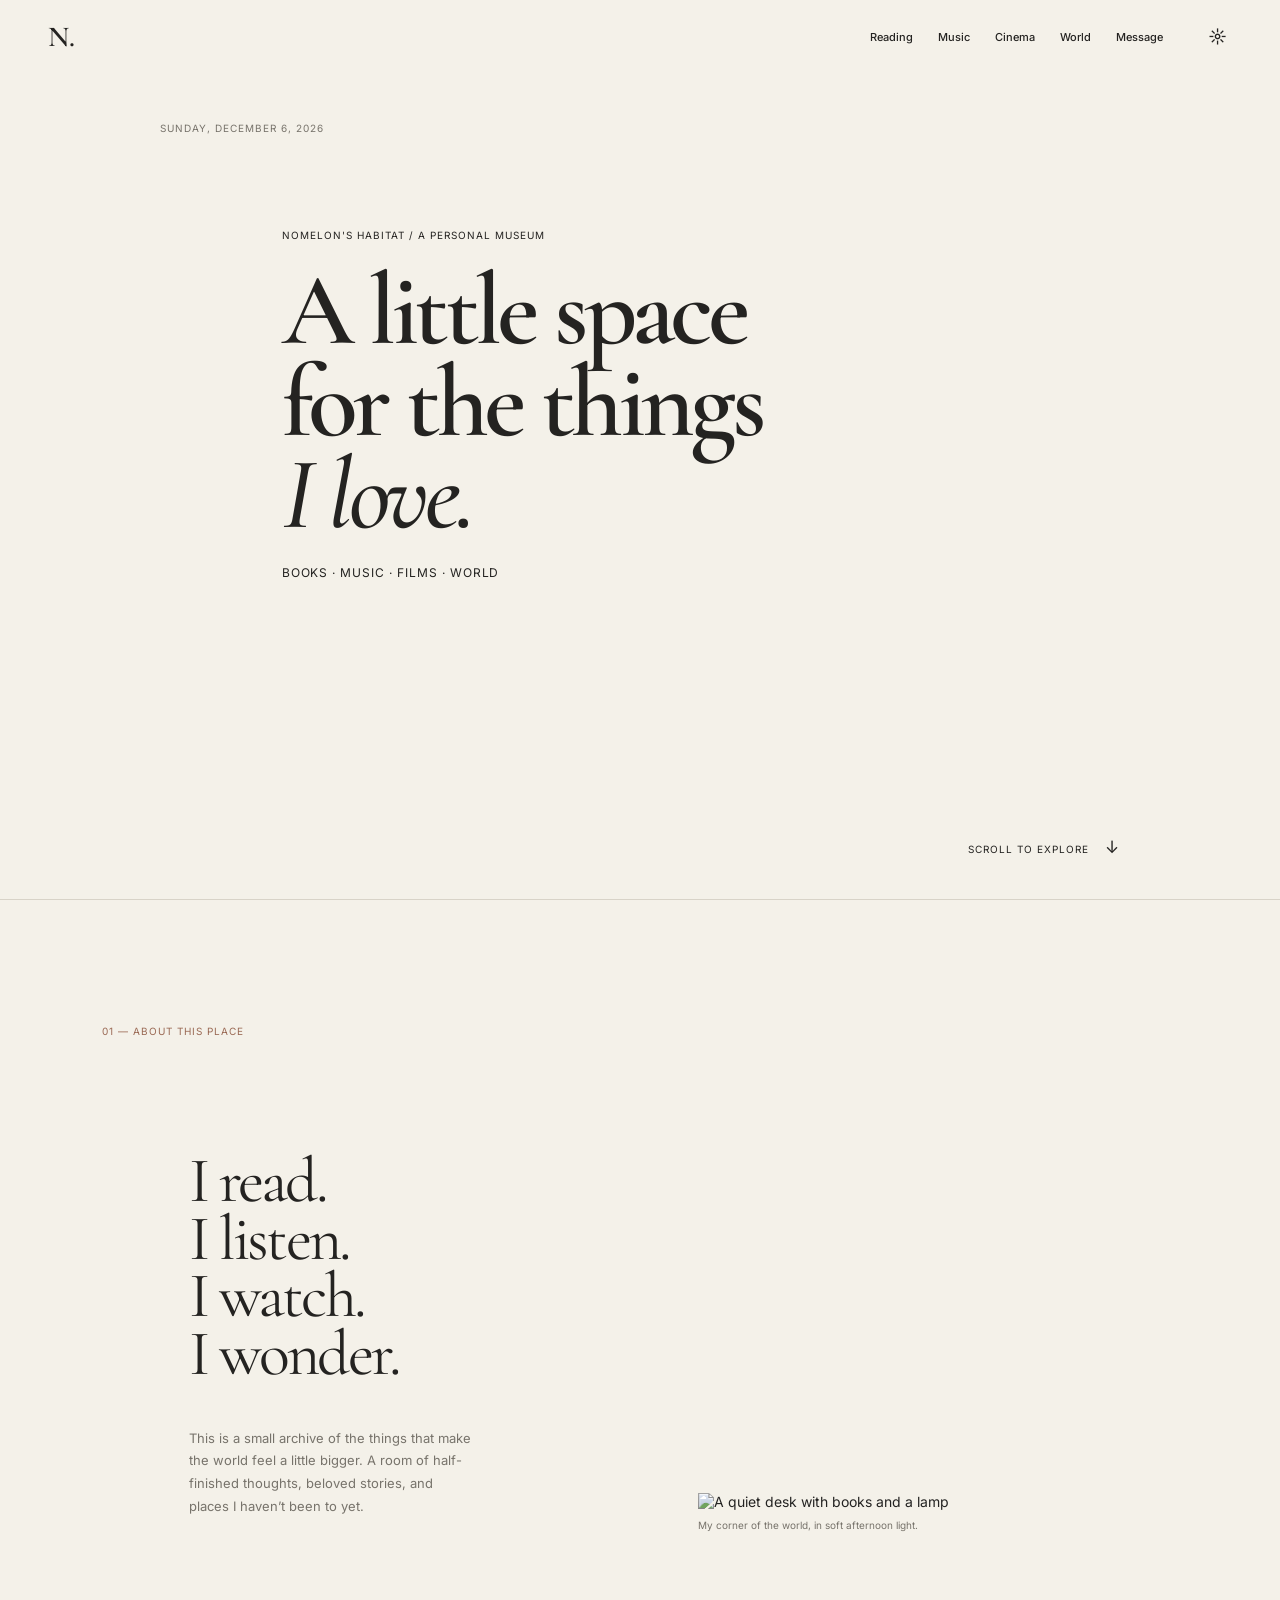
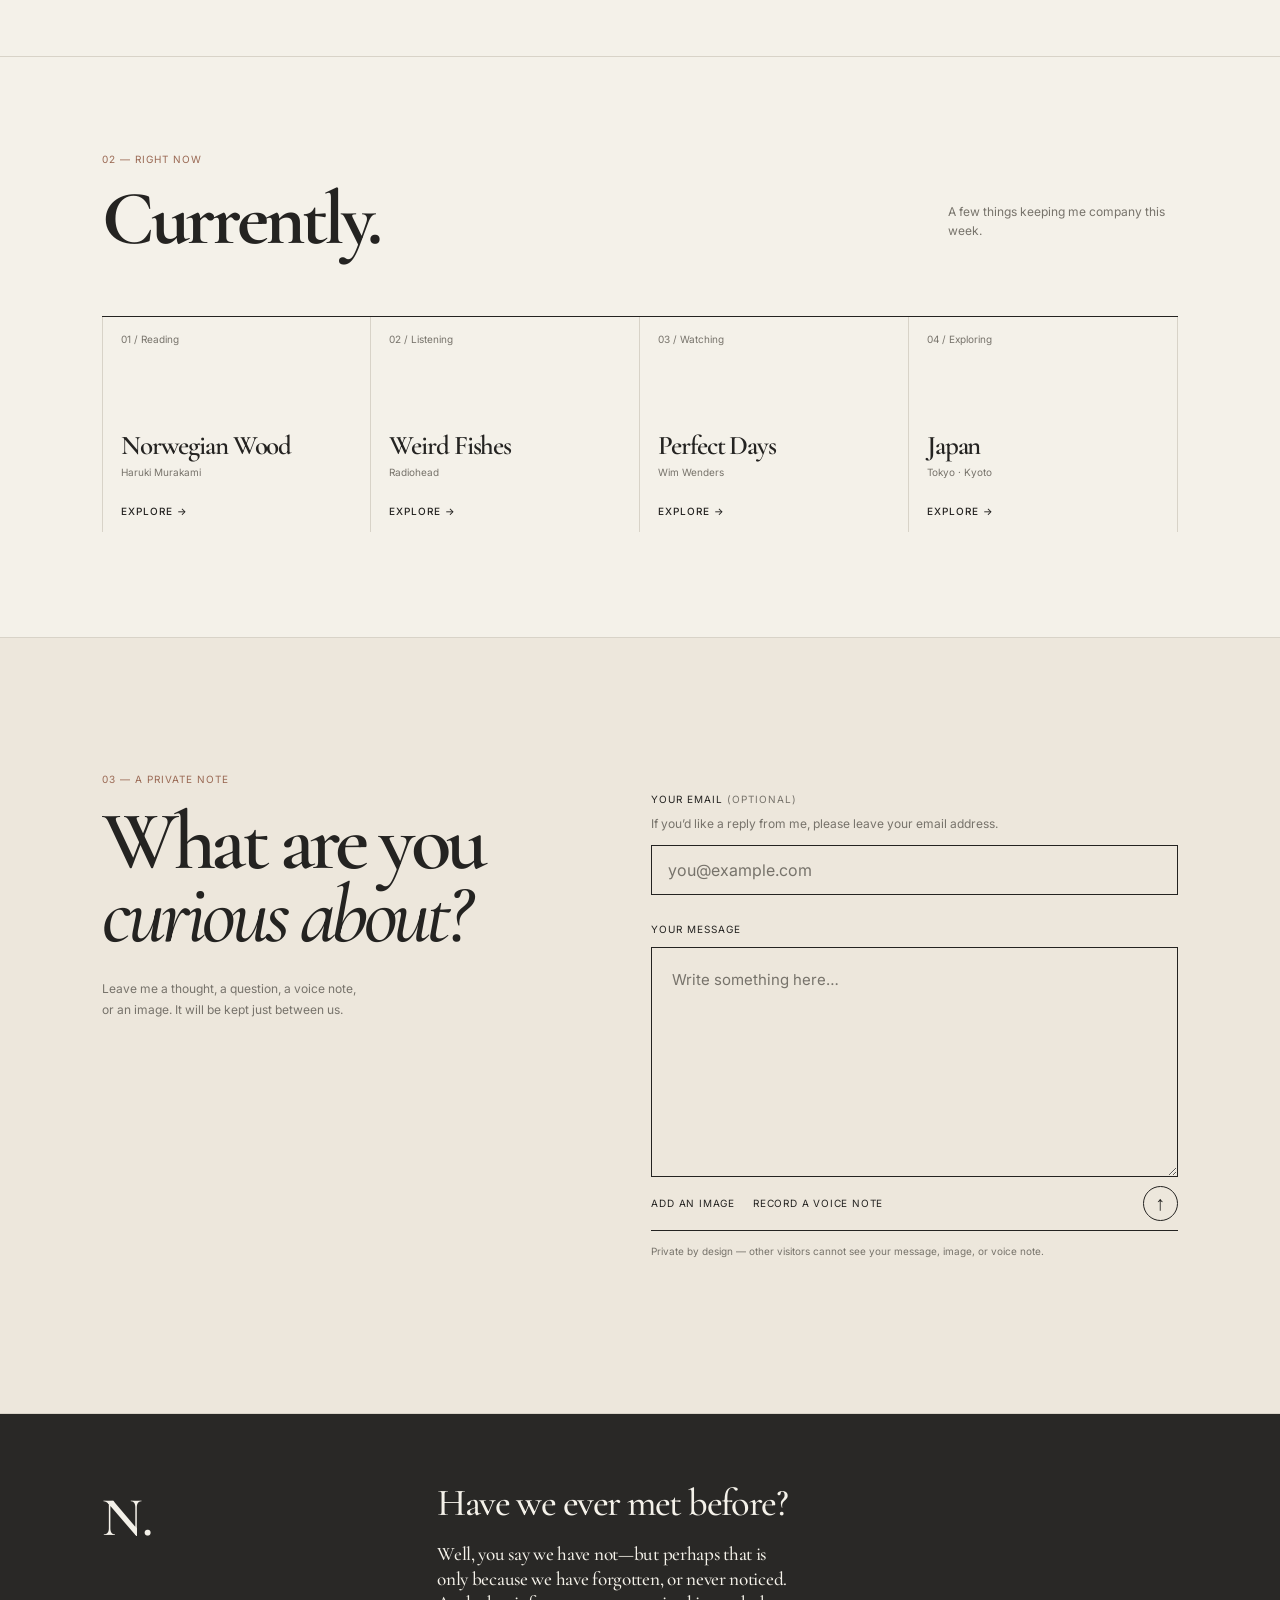
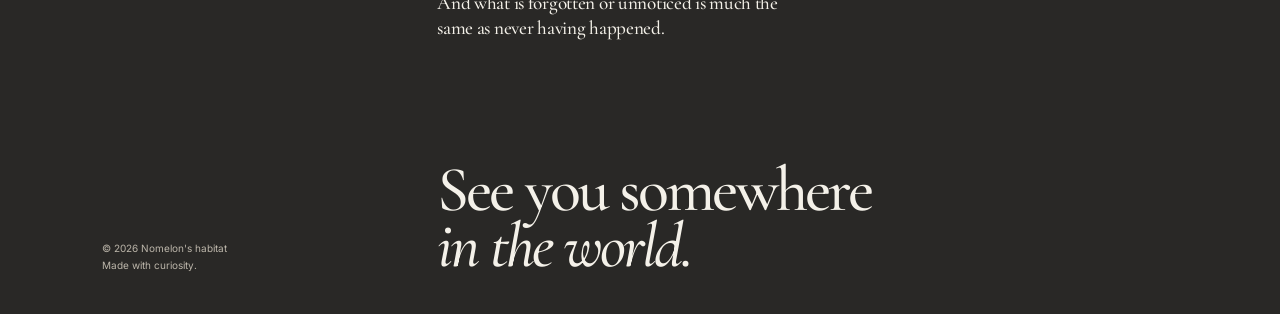
==== commit c44d6c3e: "Add files via upload" ====
--- a/index.html
+++ b/index.html
@@ -1 +1 @@
-<!doctype html><html lang="en"><head><meta charset="UTF-8"/><meta name="viewport" content="width=device-width,initial-scale=1.0"/><title>Nomelon's habitat</title><link rel="preconnect" href="https://fonts.googleapis.com"/><link rel="preconnect" href="https://fonts.gstatic.com" crossorigin/><link href="https://fonts.googleapis.com/css2?family=Cormorant+Garamond:ital,wght@0,500;0,600;0,700;1,500;1,600&family=Inter:wght@400;500;600&display=swap" rel="stylesheet"/><link rel="stylesheet" href="style.css"/><link rel="stylesheet" href="message.css"/><link rel="stylesheet" href="wave.css"/></head><body><header class="nav"><a class="monogram" href="index.html">N.</a><nav><a href="reading.html">Reading</a><a href="music.html">Music</a><a href="cinema.html">Cinema</a><a href="world.html">World</a><a href="#message">Message</a></nav><button class="theme-toggle" aria-label="Toggle theme">☼</button></header><main><section class="hero"><div class="water-ripples" aria-hidden="true"><span></span><span></span><span></span><span></span></div><p class="date">Friday, September 4, 2026</p><div class="hero-title"><span class="eyebrow">Nomelon's habitat / a personal museum</span><h1>A little space<br/>for the things<br/><i>I love.</i></h1><p>Books · Music · Films · World</p></div><a class="scroll" href="#editor-note">Scroll to explore <span>↓</span></a></section><section class="editor-note ruled" id="editor-note"><div class="section-number">01 — ABOUT THIS PLACE</div><div class="editor-copy"><p class="display-small">I read.<br/>I listen.<br/>I watch.<br/>I wonder.</p><p class="body-copy">This is a small archive of the things that make the world feel a little bigger. A room of half-finished thoughts, beloved stories, and places I haven’t been to yet.</p></div><figure class="desk-photo"><img src="https://images.unsplash.com/photo-1494438639946-1ebd1d20bf85?auto=format&fit=crop&w=1100&q=85" alt="A quiet desk with books and a lamp"/><figcaption>My corner of the world, in soft afternoon light.</figcaption></figure></section><section class="currently ruled"><div class="currently-head"><div><span class="section-number">02 — RIGHT NOW</span><h2>Currently.</h2></div><p>A few things keeping me company this week.</p></div><div class="current-grid"><a class="current-item" href="reading.html"><span>01 / Reading</span><strong>Norwegian Wood</strong><small>Haruki Murakami</small><b>Explore →</b></a><a class="current-item" href="music.html"><span>02 / Listening</span><strong>Weird Fishes</strong><small>Radiohead</small><b>Explore →</b></a><a class="current-item" href="cinema.html"><span>03 / Watching</span><strong>Perfect Days</strong><small>Wim Wenders</small><b>Explore →</b></a><a class="current-item" href="world.html"><span>04 / Exploring</span><strong>Japan</strong><small>Tokyo · Kyoto</small><b>Explore →</b></a></div></section><section class="message-section ruled" id="message"><div class="message-heading"><p class="section-number">03 — A PRIVATE NOTE</p><h2>What are you<br/><i>curious about?</i></h2><p>Leave me a thought, a question, a voice note, or an image. It will be kept just between us.</p></div><form class="message-form" id="message-form"><div class="reply-email-field"><label for="reply-email">Your email <span>(optional)</span></label><p id="reply-email-hint">If you’d like a reply from me, please leave your email address.</p><input id="reply-email" name="replyEmail" type="email" autocomplete="email" maxlength="254" placeholder="you@example.com" aria-describedby="reply-email-hint"/></div><label for="message-text">Your message</label><textarea id="message-text" name="message" placeholder="Write something here…" required></textarea><div class="message-tools"><label class="tool-button upload-button" for="image-upload"><input id="image-upload" type="file" accept="image/*"/>Add an image</label><button type="button" class="tool-button" id="record-button" aria-pressed="false">Record a voice note</button><span class="file-status" id="file-status" aria-live="polite"></span><button class="send-button" type="submit" aria-label="Send private message">↑</button></div><p class="privacy-note">Private by design — other visitors cannot see your message, image, or voice note.</p><p class="send-status" id="send-status" aria-live="polite"></p></form></section></main><footer><div class="footer-monogram">N.</div><p>Read the world.<br/>Listen to the world.<br/>Watch the world.<br/>Explore the world.</p><div><a href="reading.html">Reading</a><a href="music.html">Music</a><a href="cinema.html">Cinema</a><a href="world.html">World</a></div><small>© 2026 Nomelon's habitat<br/>Made with curiosity.</small><h2>See you somewhere<br/><i>in the world.</i></h2></footer><script src="script.js"></script><script src="email-client.js"></script></body></html>
+<!doctype html><html lang="en"><head><meta charset="UTF-8"/><meta name="viewport" content="width=device-width,initial-scale=1.0"/><title>Nomelon's habitat</title><link rel="preconnect" href="https://fonts.googleapis.com"/><link rel="preconnect" href="https://fonts.gstatic.com" crossorigin/><link href="https://fonts.googleapis.com/css2?family=Cormorant+Garamond:ital,wght@0,500;0,600;0,700;1,500;1,600&family=Inter:wght@400;500;600&display=swap" rel="stylesheet"/><link rel="stylesheet" href="style.css"/><link rel="stylesheet" href="message.css"/><link rel="stylesheet" href="wave.css"/></head><body><header class="nav"><a class="monogram" href="index.html">N.</a><nav><a href="reading.html">Reading</a><a href="music.html">Music</a><a href="cinema.html">Cinema</a><a href="world.html">World</a><a href="#message">Message</a></nav><button class="theme-toggle" aria-label="Toggle theme">☼</button></header><main><section class="hero"><div class="water-ripples" aria-hidden="true"><span></span><span></span><span></span><span></span></div><p class="date" aria-label="Current date"></p><div class="hero-title"><span class="eyebrow">Nomelon's habitat / a personal museum</span><h1>A little space<br/>for the things<br/><i>I love.</i></h1><p>Books · Music · Films · World</p></div><a class="scroll" href="#editor-note">Scroll to explore <span>↓</span></a></section><section class="editor-note ruled" id="editor-note"><div class="section-number">01 — ABOUT THIS PLACE</div><div class="editor-copy"><p class="display-small">I read.<br/>I listen.<br/>I watch.<br/>I wonder.</p><p class="body-copy">This is a small archive of the things that make the world feel a little bigger. A room of half-finished thoughts, beloved stories, and places I haven’t been to yet.</p></div><figure class="desk-photo"><img src="https://images.unsplash.com/photo-1494438639946-1ebd1d20bf85?auto=format&fit=crop&w=1100&q=85" alt="A quiet desk with books and a lamp"/><figcaption>My corner of the world, in soft afternoon light.</figcaption></figure></section><section class="currently ruled" id="right-now"><div class="currently-head"><div><span class="section-number">02 — RIGHT NOW</span><h2>Currently.</h2></div><p>A few things keeping me company this week.</p></div><div class="current-grid"><a class="current-item" href="reading.html"><span>01 / Reading</span><strong>Norwegian Wood</strong><small>Haruki Murakami</small><b>Explore →</b></a><a class="current-item" href="music.html"><span>02 / Listening</span><strong>Weird Fishes</strong><small>Radiohead</small><b>Explore →</b></a><a class="current-item" href="cinema.html"><span>03 / Watching</span><strong>Perfect Days</strong><small>Wim Wenders</small><b>Explore →</b></a><a class="current-item" href="world.html"><span>04 / Exploring</span><strong>Japan</strong><small>Tokyo · Kyoto</small><b>Explore →</b></a></div></section><section class="message-section ruled" id="message"><div class="message-heading"><p class="section-number">03 — A PRIVATE NOTE</p><h2>What are you<br/><i>curious about?</i></h2><p>Leave me a thought, a question, a voice note, or an image. It will be kept just between us.</p></div><form class="message-form" id="message-form"><div class="reply-email-field"><label for="reply-email">Your email <span>(optional)</span></label><p id="reply-email-hint">If you’d like a reply from me, please leave your email address.</p><input id="reply-email" name="replyEmail" type="email" autocomplete="email" maxlength="254" placeholder="you@example.com" aria-describedby="reply-email-hint"/></div><label for="message-text">Your message</label><textarea id="message-text" name="message" placeholder="Write something here…" required></textarea><div class="message-tools"><label class="tool-button upload-button" for="image-upload"><input id="image-upload" type="file" accept="image/*"/>Add an image</label><button type="button" class="tool-button" id="record-button" aria-pressed="false">Record a voice note</button><span class="file-status" id="file-status" aria-live="polite"></span><button class="send-button" type="submit" aria-label="Send private message">↑</button></div><p class="privacy-note">Private by design — other visitors cannot see your message, image, or voice note.</p><p class="send-status" id="send-status" aria-live="polite"></p></form></section></main><footer><div class="footer-monogram">N.</div><p>Read the world.<br/>Listen to the world.<br/>Watch the world.<br/>Explore the world.</p><div><a href="reading.html">Reading</a><a href="music.html">Music</a><a href="cinema.html">Cinema</a><a href="world.html">World</a></div><small>© 2026 Nomelon's habitat<br/>Made with curiosity.</small><h2>See you somewhere<br/><i>in the world.</i></h2></footer><script src="script.js"></script><script src="email-client.js"></script></body></html>
--- a/style.css
+++ b/style.css
@@ -1,5 +1,7 @@
-:root{--paper:#f4f1e9;--ink:#242321;--muted:#77736b;--line:#d8d3c8;--accent:#9a6954;--dark:#292826;--light:#f4f1e9}*{box-sizing:border-box}html{scroll-behavior:smooth}body{margin:0;color:var(--ink);background:var(--paper);font:14px Inter,Arial,sans-serif}.night{--paper:#292826;--ink:#f4f1e9;--muted:#bcb6aa;--line:#625f59;--dark:#ede7dc;--light:#242321}.nav{height:73px;position:fixed;top:0;z-index:10;width:100%;padding:0 48px;display:flex;align-items:center;justify-content:space-between;transition:.5s}.nav.scrolled{background:color-mix(in srgb,var(--paper) 88%,transparent);border-bottom:1px solid var(--line);backdrop-filter:blur(11px)}.monogram{color:var(--ink);font:600 29px/1 "Cormorant Garamond",serif;text-decoration:none}.nav nav{display:flex;gap:25px;margin-left:auto;margin-right:40px}.nav nav a,.theme-toggle{color:var(--ink);font:500 11px Inter,sans-serif;text-decoration:none}.theme-toggle{border:0;padding:5px;background:none;font-size:18px;cursor:pointer}.hero{min-height:100vh;padding:112px 12.5vw 42px;position:relative;border-bottom:1px solid var(--line)}.date,.eyebrow,.section-number{font-size:10px;letter-spacing:.1em;text-transform:uppercase}.date{color:var(--muted)}.hero-title{position:absolute;top:25vh;left:22vw}.hero h1,h2,h3,.display-small,blockquote{font-family:"Cormorant Garamond",Georgia,serif;letter-spacing:-.045em}.hero h1{font-size:clamp(68px,8vw,116px);font-weight:600;line-height:.9;margin:22px 0 25px}.hero h1 i,h2 i{font-weight:500}.hero-title>p{font-size:12px;letter-spacing:.08em;text-transform:uppercase}.scroll{position:absolute;right:12.5vw;bottom:42px;text-decoration:none;color:var(--ink);font-size:10px;text-transform:uppercase;letter-spacing:.1em}.scroll span{font-size:17px;margin-left:12px}.ruled{border-bottom:1px solid var(--line)}.editor-note,.currently,.reading,.music,.cinema,.world,.about{padding:125px max(48px,8vw);position:relative}.section-number{color:var(--accent)}.editor-note{min-height:720px;display:grid;grid-template-columns:1fr 1fr;gap:9vw}.editor-note .section-number{grid-column:1/-1}.editor-copy{padding-left:18%}.display-small{font-size:clamp(45px,5vw,70px);line-height:.9;margin:0 0 44px}.body-copy{max-width:285px;color:var(--muted);line-height:1.75;font-size:13px}.desk-photo{margin:0;align-self:end}.desk-photo img{width:100%;aspect-ratio:4/3;object-fit:cover;filter:saturate(.58)}figcaption{margin-top:9px;color:var(--muted);font-size:10px}.currently{padding-top:92px;padding-bottom:105px}.currently-head{display:flex;justify-content:space-between;align-items:end;margin:0 auto 63px;max-width:1220px}.currently h2{font-size:clamp(54px,6vw,82px);line-height:.9;margin:18px 0 0}.currently-head>p{max-width:230px;line-height:1.6;color:var(--muted);font-size:12px}.current-grid{max-width:1220px;margin:auto;display:grid;grid-template-columns:repeat(4,1fr);border-top:1px solid var(--ink)}.current-item{min-height:215px;padding:16px 18px 15px;border-right:1px solid var(--line);display:flex;flex-direction:column;color:var(--ink);text-decoration:none;transition:.7s}.current-item:first-child{border-left:1px solid var(--line)}.current-item span,.current-item small,.shelf-label,.time{font-size:10px;color:var(--muted)}.current-item strong{font:600 27px/1 "Cormorant Garamond",serif;letter-spacing:-.04em;margin-top:auto}.current-item small{margin-top:7px}.current-item b{font-size:10px;text-transform:uppercase;letter-spacing:.1em;margin-top:27px;font-weight:500}.current-item:hover{background:var(--accent);color:var(--paper)}.current-item:hover span,.current-item:hover small{color:#e8dcd6}.feature-head{display:flex;justify-content:space-between;align-items:end;max-width:1050px;margin:0 auto 85px}.feature-head h2,.world h2,.discover h2,.about h2{font-size:clamp(54px,6.8vw,98px);line-height:.88;margin:17px 0 0;font-weight:600}.reading-feature{max-width:820px;margin:0 10% 85px auto;display:flex;gap:60px;align-items:center}.book-cover{width:205px;aspect-ratio:2/3;flex-shrink:0;background:#af574b;color:#f2e7d5;padding:21px 18px;display:flex;flex-direction:column;justify-content:space-between;box-shadow:8px 9px 0 #403b36;font-size:9px;letter-spacing:.11em}.book-cover b{font:600 35px/.88 "Cormorant Garamond",serif;letter-spacing:-.06em}.reading-detail{max-width:350px}.reading-detail h3,.track-detail h3,.guitar h3,.film-journal h3,.discovery-card h3{font-size:42px;line-height:.92;margin:13px 0 9px;font-weight:600}.reading-detail>p:not(.eyebrow),.track-detail>p:not(.eyebrow),.film-journal p{font-size:11px;color:var(--muted);margin:0}.reading-detail blockquote,.film-journal blockquote{border-left:1px solid var(--accent);margin:30px 0;padding-left:20px;font-size:21px;line-height:1.15}.arrow-link{font-size:10px;color:inherit;text-transform:uppercase;letter-spacing:.1em;text-decoration:none;border-bottom:1px solid var(--ink);padding-bottom:5px}.arrow-link span{font-size:15px;margin-left:13px}.shelf-label{max-width:1100px;margin:0 auto 18px;display:flex;justify-content:space-between;text-transform:uppercase;letter-spacing:.1em}.shelf-label a{color:var(--ink);text-decoration:none}.shelf{height:210px;border-bottom:10px solid #5a5149;display:flex;align-items:end;gap:2px;max-width:1100px;margin:auto;padding:0 2%;overflow:hidden}.spine{height:195px;padding:10px 6px;background:#766965;color:#eee5d8;font:10px/1.1 Inter,sans-serif;letter-spacing:.08em;writing-mode:vertical-rl;transform:rotate(180deg);min-width:38px}.s2{height:173px;background:#b2a189;color:#292826}.s3{height:199px;background:#9a6954}.s4{height:184px;background:#343e39}.s5{height:204px;background:#c49a4d;color:#282826}.s6{height:176px;background:#d5c7ae;color:#282826}.s7{height:190px;background:#53574f}.s8{height:181px;background:#aa7a6a}.music{background:var(--dark);color:var(--light)}.music .section-number{color:#c39b7b}.music .body-copy,.music .track-detail>p:not(.eyebrow){color:#bcb6aa}.now-playing{max-width:1000px;margin:0 auto 80px;background:var(--paper);color:var(--ink);padding:28px;display:grid;grid-template-columns:175px 1fr 65px;gap:44px;align-items:center}.album-art{height:175px;background:#9a6954;position:relative;overflow:hidden;padding:18px;color:#f5eee3;font:500 15px/.88 "Cormorant Garamond",serif}.album-art i,.album-art b{display:block;position:absolute;border-radius:50%}.album-art i{width:110px;height:110px;right:-18px;top:16px;background:#c49a4d}.album-art b{width:175px;height:175px;background:#363d37;left:-45px;bottom:-120px}.album-art span{position:relative;z-index:1}.progress{height:1px;background:#b9b1a5;margin:28px 0 9px}.progress span{display:block;width:42%;height:100%;background:var(--ink)}.time{display:flex;justify-content:space-between}.play-button{height:48px;width:48px;border-radius:50%;background:transparent;border:1px solid var(--ink);padding-left:5px}.playlist{max-width:1000px;margin:auto}.playlist>p{margin-bottom:18px}.playlist a{display:grid;grid-template-columns:55px 1fr 1.5fr 20px;gap:10px;border-top:1px solid #696762;padding:21px 0;color:var(--light);text-decoration:none;align-items:center}.playlist a:last-child{border-bottom:1px solid #696762}.playlist span,.playlist small{font-size:10px;color:#bcb6aa}.playlist strong{font:500 29px "Cormorant Garamond",serif;letter-spacing:-.03em}.playlist b{font-size:18px;font-weight:400}.guitar{max-width:1000px;margin:100px auto 0;padding-top:38px;border-top:1px solid #696762;display:grid;grid-template-columns:1fr 1fr;gap:9vw}.guitar h3{font-size:50px}.guitar>div>p:not(.eyebrow){line-height:1.7;color:#bcb6aa;max-width:250px}.guitar ol{list-style:none;padding:0;margin:0}.guitar li{border-bottom:1px solid #696762;padding:15px 0;font:500 24px "Cormorant Garamond",serif}.guitar li span,.guitar li em{font:10px Inter,sans-serif;color:#bcb6aa;margin-right:20px}.guitar li em{float:right;margin:8px 0}.cinema{background:#ede7dc}.posters{max-width:1000px;margin:0 auto 100px;display:flex;gap:3.5vw}.posters article{width:30%}.posters article:nth-child(2){margin-top:65px}.posters img{width:100%;height:360px;object-fit:cover;filter:saturate(.55)}.posters p,.posters small{font-size:10px;color:var(--muted)}.posters h3{font-size:31px;margin:9px 0 4px}.film-journal{max-width:1000px;margin:auto;padding:37px 0;border-top:1px solid var(--ink);border-bottom:1px solid var(--ink);display:grid;grid-template-columns:1fr 1fr auto;gap:40px;align-items:center}.film-journal h3{font-size:42px}.film-journal blockquote{margin:0;font-size:22px}.favourites{max-width:1000px;margin:82px auto 0}.favourites>p{margin-bottom:18px}.favourites a{display:grid;grid-template-columns:55px 1fr 50px;color:var(--ink);text-decoration:none;padding:15px 0;border-top:1px solid var(--line);font:500 32px "Cormorant Garamond",serif;letter-spacing:-.04em}.favourites a:last-child{border-bottom:1px solid var(--line)}.favourites span,.favourites b{font:10px Inter,sans-serif;color:var(--muted);align-self:center}.favourites b{text-align:right}.world{min-height:900px}.world-title{max-width:1000px;margin:auto}.world-title .body-copy{margin:33px 0 0 43%}.map{max-width:1100px;height:465px;margin:80px auto 0;position:relative;border-top:1px solid var(--ink);border-bottom:1px solid var(--ink);background:radial-gradient(ellipse at 20% 60%,rgba(154,105,84,.12) 0 8%,transparent 8.5%),radial-gradient(ellipse at 67% 36%,rgba(154,105,84,.12) 0 12%,transparent 12.5%),radial-gradient(ellipse at 81% 65%,rgba(154,105,84,.12) 0 7%,transparent 7.5%)}.pin{position:absolute;border:0;background:none;color:var(--ink);font:500 20px "Cormorant Garamond",serif;cursor:pointer}.pin i{font:12px Inter,sans-serif;color:var(--accent);padding-left:7px}.japan{top:31%;left:74%}.italy{top:61%;left:47%}.france{top:50%;left:38%}.iceland{top:22%;left:27%}.map-note{position:absolute;left:4%;bottom:7%;width:210px}.map-note span{font-size:10px;text-transform:uppercase;letter-spacing:.1em;color:var(--muted)}.map-note strong{display:block;font:600 45px "Cormorant Garamond",serif;letter-spacing:-.04em;margin-top:12px}.map-note p{line-height:1.6;color:var(--muted);font-size:11px}.discover{padding:125px max(48px,8vw);min-height:730px;background:#ded6c8;position:relative}.discovery-card{position:absolute;right:15%;top:170px;display:grid;grid-template-columns:130px 260px;gap:38px;align-items:end}.discovery-type{width:130px;aspect-ratio:2/3;background:#746e61;padding:15px;color:#f4f1e9;font-size:10px;text-transform:uppercase;letter-spacing:.1em;display:flex;align-items:end}.discovery-card h3{font-size:46px}.discovery-card p{line-height:1.65;font-size:12px;color:#595650;margin:0 0 25px}.discover button{position:absolute;right:15%;bottom:105px;border:0;border-bottom:1px solid var(--ink);background:none;color:var(--ink);padding:0 0 5px;font-size:10px;text-transform:uppercase;letter-spacing:.1em;cursor:pointer}.about{display:grid;grid-template-columns:1fr 1fr;gap:9vw;min-height:550px}.about-copy{align-self:end}.about-copy>p:first-child{font:500 35px/1.03 "Cormorant Garamond",serif;letter-spacing:-.04em;max-width:400px;margin:0 0 45px}.about-copy small{color:var(--muted);font-size:11px}.tags{margin-top:38px;font-size:10px;text-transform:uppercase;letter-spacing:.1em}footer{background:var(--dark);color:var(--light);padding:70px 8vw 40px;display:grid;grid-template-columns:1fr 1.4fr 1fr;gap:45px;position:relative;min-height:500px}.footer-monogram{font:600 55px "Cormorant Garamond",serif}footer p{font:500 31px/.97 "Cormorant Garamond",serif;margin:0}footer a{display:block;color:var(--light);text-decoration:none;font-size:11px;margin-bottom:10px}footer small{grid-column:1;font-size:10px;color:#bcb6aa;align-self:end;line-height:1.7}footer h2{grid-column:2/4;font:500 clamp(42px,5vw,76px)/.88 "Cormorant Garamond",serif;margin:40px 0 0;align-self:end}@media(max-width:720px){.nav{padding:0 24px}.nav nav{display:none}.hero{padding:103px 24px 27px}.hero-title{top:25vh;left:12vw}.hero h1{font-size:62px}.scroll{right:24px;bottom:28px}.editor-note,.currently,.reading,.music,.cinema,.world,.about{padding:76px 24px}.editor-note{display:block;min-height:auto}.editor-copy{padding:52px 0 45px}.display-small{font-size:51px}.desk-photo{width:90%;margin-left:auto}.currently-head{display:block;margin-bottom:40px}.currently-head>p{margin-top:23px}.current-grid{grid-template-columns:1fr 1fr}.current-item{min-height:170px;padding:13px}.current-item:nth-child(3){border-left:1px solid var(--line);border-top:1px solid var(--line)}.current-item:nth-child(4){border-top:1px solid var(--line)}.current-item strong{font-size:23px}.feature-head{display:block;margin-bottom:55px}.feature-head .body-copy{margin-top:28px}.feature-head h2,.world h2,.discover h2,.about h2{font-size:57px}.reading-feature{margin:0 0 65px 8%;gap:23px;align-items:flex-start}.book-cover{width:129px;padding:13px 11px}.book-cover b{font-size:24px}.reading-detail h3,.track-detail h3,.film-journal h3,.discovery-card h3{font-size:29px}.reading-detail blockquote{font-size:17px;margin:21px 0}.shelf{height:160px}.spine{height:148px;font-size:8px;min-width:27px;padding:7px 3px}.s2{height:132px}.s3{height:154px}.s4{height:140px}.s5{height:158px}.s6{height:137px}.s7{height:146px}.s8{height:138px}.now-playing{padding:15px;grid-template-columns:93px 1fr;gap:17px;margin-bottom:60px}.album-art{height:93px;padding:10px;font-size:10px}.album-art i{width:58px;height:58px;top:8px}.album-art b{width:100px;height:100px;bottom:-70px}.play-button{display:none}.progress{margin:15px 0 7px}.playlist a{grid-template-columns:28px 1fr 17px}.playlist small{display:none}.playlist strong{font-size:25px}.guitar{display:block;margin-top:70px}.guitar h3{font-size:44px}.guitar ol{margin-top:35px}.posters{margin-bottom:65px;gap:14px}.posters article{width:50%}.posters article:nth-child(3){display:none}.posters article:nth-child(2){margin-top:38px}.posters img{height:260px}.posters h3{font-size:25px}.film-journal{display:block;padding:30px 0}.film-journal blockquote{font-size:18px;margin:24px 0}.favourites{margin-top:58px}.favourites a{font-size:27px;grid-template-columns:35px 1fr 40px}.world{min-height:760px}.world-title .body-copy{margin-left:0}.map{height:360px;margin-top:55px}.pin{font-size:17px}.japan{left:68%}.italy{left:46%;top:62%}.france{left:31%;top:50%}.iceland{left:18%;top:24%}.map-note{left:4%;bottom:5%;width:160px}.map-note strong{font-size:35px}.discover{min-height:700px;padding:75px 24px}.discovery-card{right:auto;left:24px;top:285px;grid-template-columns:105px 205px;gap:22px}.discovery-type{width:105px}.discover button{left:24px;right:auto;bottom:70px}.about{display:block;min-height:600px}.about-copy{margin-top:110px}.about-copy>p:first-child{font-size:33px}footer{padding:52px 24px 30px;display:block;min-height:550px}footer>div,footer p{margin-bottom:35px}footer small{display:block;margin-top:75px}footer h2{font-size:52px;margin-top:42px}}
-/* Prevent ornamental and absolute-positioned elements from creating a horizontal page scroll. */
-html{overflow-x:clip}body{max-width:100%;overflow-x:hidden}
-footer .footer-reflection{grid-column:2;max-width:430px;margin:0;font:500 clamp(27px,3vw,43px)/1.04 "Cormorant Garamond",serif;letter-spacing:-.04em;align-self:start}footer .footer-question,footer .footer-answer{display:block}footer .footer-answer{max-width:350px;margin-top:18px;font-size:.5em;line-height:1.28;letter-spacing:-.015em}@media(max-width:720px){footer .footer-reflection{margin:0 0 52px;font-size:32px}footer .footer-answer{margin-top:15px}}
-@media(min-width:721px){footer h2{white-space:nowrap}footer h2 br{display:inline}footer h2 br::after{content:" "}}
+:root{--paper:#f4f1e9;--ink:#242321;--muted:#77736b;--line:#d8d3c8;--accent:#9a6954;--dark:#292826;--light:#f4f1e9}*{box-sizing:border-box}html{scroll-behavior:smooth}body{margin:0;color:var(--ink);background:var(--paper);font:14px Inter,Arial,sans-serif}.night{--paper:#292826;--ink:#f4f1e9;--muted:#bcb6aa;--line:#625f59;--dark:#ede7dc;--light:#242321}.nav{height:73px;position:fixed;top:0;z-index:10;width:100%;padding:0 48px;display:flex;align-items:center;justify-content:space-between;transition:.5s}.nav.scrolled{background:color-mix(in srgb,var(--paper) 88%,transparent);border-bottom:1px solid var(--line);backdrop-filter:blur(11px)}.monogram{color:var(--ink);font:600 29px/1 "Cormorant Garamond",serif;text-decoration:none}.nav nav{display:flex;gap:25px;margin-left:auto;margin-right:40px}.nav nav a,.theme-toggle{color:var(--ink);font:500 11px Inter,sans-serif;text-decoration:none}.theme-toggle{border:0;padding:5px;background:none;font-size:18px;cursor:pointer}.hero{min-height:100vh;padding:112px 12.5vw 42px;position:relative;border-bottom:1px solid var(--line)}.date,.eyebrow,.section-number{font-size:10px;letter-spacing:.1em;text-transform:uppercase}.date{color:var(--muted)}.hero-title{position:absolute;top:25vh;left:22vw}.hero h1,h2,h3,.display-small,blockquote{font-family:"Cormorant Garamond",Georgia,serif;letter-spacing:-.045em}.hero h1{font-size:clamp(68px,8vw,116px);font-weight:600;line-height:.9;margin:22px 0 25px}.hero h1 i,h2 i{font-weight:500}.hero-title>p{font-size:12px;letter-spacing:.08em;text-transform:uppercase}.scroll{position:absolute;right:12.5vw;bottom:42px;text-decoration:none;color:var(--ink);font-size:10px;text-transform:uppercase;letter-spacing:.1em}.scroll span{font-size:17px;margin-left:12px}.ruled{border-bottom:1px solid var(--line)}.editor-note,.currently,.reading,.music,.cinema,.world,.about{padding:125px max(48px,8vw);position:relative}.section-number{color:var(--accent)}.editor-note{min-height:720px;display:grid;grid-template-columns:1fr 1fr;gap:9vw}.editor-note .section-number{grid-column:1/-1}.editor-copy{padding-left:18%}.display-small{font-size:clamp(45px,5vw,70px);line-height:.9;margin:0 0 44px}.body-copy{max-width:285px;color:var(--muted);line-height:1.75;font-size:13px}.desk-photo{margin:0;align-self:end}.desk-photo img{width:100%;aspect-ratio:4/3;object-fit:cover;filter:saturate(.58)}figcaption{margin-top:9px;color:var(--muted);font-size:10px}.currently{padding-top:92px;padding-bottom:105px}.currently-head{display:flex;justify-content:space-between;align-items:end;margin:0 auto 63px;max-width:1220px}.currently h2{font-size:clamp(54px,6vw,82px);line-height:.9;margin:18px 0 0}.currently-head>p{max-width:230px;line-height:1.6;color:var(--muted);font-size:12px}.current-grid{max-width:1220px;margin:auto;display:grid;grid-template-columns:repeat(4,1fr);border-top:1px solid var(--ink)}.current-item{min-height:215px;padding:16px 18px 15px;border-right:1px solid var(--line);display:flex;flex-direction:column;color:var(--ink);text-decoration:none;transition:.7s}.current-item:first-child{border-left:1px solid var(--line)}.current-item span,.current-item small,.shelf-label,.time{font-size:10px;color:var(--muted)}.current-item strong{font:600 27px/1 "Cormorant Garamond",serif;letter-spacing:-.04em;margin-top:auto}.current-item small{margin-top:7px}.current-item b{font-size:10px;text-transform:uppercase;letter-spacing:.1em;margin-top:27px;font-weight:500}.current-item:hover{background:var(--accent);color:var(--paper)}.current-item:hover span,.current-item:hover small{color:#e8dcd6}.feature-head{display:flex;justify-content:space-between;align-items:end;max-width:1050px;margin:0 auto 85px}.feature-head h2,.world h2,.discover h2,.about h2{font-size:clamp(54px,6.8vw,98px);line-height:.88;margin:17px 0 0;font-weight:600}.reading-feature{max-width:820px;margin:0 10% 85px auto;display:flex;gap:60px;align-items:center}.book-cover{width:205px;aspect-ratio:2/3;flex-shrink:0;background:#af574b;color:#f2e7d5;padding:21px 18px;display:flex;flex-direction:column;justify-content:space-between;box-shadow:8px 9px 0 #403b36;font-size:9px;letter-spacing:.11em}.book-cover b{font:600 35px/.88 "Cormorant Garamond",serif;letter-spacing:-.06em}.reading-detail{max-width:350px}.reading-detail h3,.track-detail h3,.guitar h3,.film-journal h3,.discovery-card h3{font-size:42px;line-height:.92;margin:13px 0 9px;font-weight:600}.reading-detail>p:not(.eyebrow),.track-detail>p:not(.eyebrow),.film-journal p{font-size:11px;color:var(--muted);margin:0}.reading-detail blockquote,.film-journal blockquote{border-left:1px solid var(--accent);margin:30px 0;padding-left:20px;font-size:21px;line-height:1.15}.arrow-link{font-size:10px;color:inherit;text-transform:uppercase;letter-spacing:.1em;text-decoration:none;border-bottom:1px solid var(--ink);padding-bottom:5px}.arrow-link span{font-size:15px;margin-left:13px}.shelf-label{max-width:1100px;margin:0 auto 18px;display:flex;justify-content:space-between;text-transform:uppercase;letter-spacing:.1em}.shelf-label a{color:var(--ink);text-decoration:none}.shelf{height:210px;border-bottom:10px solid #5a5149;display:flex;align-items:end;gap:2px;max-width:1100px;margin:auto;padding:0 2%;overflow:hidden}.spine{height:195px;padding:10px 6px;background:#766965;color:#eee5d8;font:10px/1.1 Inter,sans-serif;letter-spacing:.08em;writing-mode:vertical-rl;transform:rotate(180deg);min-width:38px}.s2{height:173px;background:#b2a189;color:#292826}.s3{height:199px;background:#9a6954}.s4{height:184px;background:#343e39}.s5{height:204px;background:#c49a4d;color:#282826}.s6{height:176px;background:#d5c7ae;color:#282826}.s7{height:190px;background:#53574f}.s8{height:181px;background:#aa7a6a}.music{background:var(--dark);color:var(--light)}.music .section-number{color:#c39b7b}.music .body-copy,.music .track-detail>p:not(.eyebrow){color:#bcb6aa}.now-playing{max-width:1000px;margin:0 auto 80px;background:var(--paper);color:var(--ink);padding:28px;display:grid;grid-template-columns:175px 1fr 65px;gap:44px;align-items:center}.album-art{height:175px;background:#9a6954;position:relative;overflow:hidden;padding:18px;color:#f5eee3;font:500 15px/.88 "Cormorant Garamond",serif}.album-art i,.album-art b{display:block;position:absolute;border-radius:50%}.album-art i{width:110px;height:110px;right:-18px;top:16px;background:#c49a4d}.album-art b{width:175px;height:175px;background:#363d37;left:-45px;bottom:-120px}.album-art span{position:relative;z-index:1}.progress{height:1px;background:#b9b1a5;margin:28px 0 9px}.progress span{display:block;width:42%;height:100%;background:var(--ink)}.time{display:flex;justify-content:space-between}.play-button{height:48px;width:48px;border-radius:50%;background:transparent;border:1px solid var(--ink);padding-left:5px}.playlist{max-width:1000px;margin:auto}.playlist>p{margin-bottom:18px}.playlist a{display:grid;grid-template-columns:55px 1fr 1.5fr 20px;gap:10px;border-top:1px solid #696762;padding:21px 0;color:var(--light);text-decoration:none;align-items:center}.playlist a:last-child{border-bottom:1px solid #696762}.playlist span,.playlist small{font-size:10px;color:#bcb6aa}.playlist strong{font:500 29px "Cormorant Garamond",serif;letter-spacing:-.03em}.playlist b{font-size:18px;font-weight:400}.guitar{max-width:1000px;margin:100px auto 0;padding-top:38px;border-top:1px solid #696762;display:grid;grid-template-columns:1fr 1fr;gap:9vw}.guitar h3{font-size:50px}.guitar>div>p:not(.eyebrow){line-height:1.7;color:#bcb6aa;max-width:250px}.guitar ol{list-style:none;padding:0;margin:0}.guitar li{border-bottom:1px solid #696762;padding:15px 0;font:500 24px "Cormorant Garamond",serif}.guitar li span,.guitar li em{font:10px Inter,sans-serif;color:#bcb6aa;margin-right:20px}.guitar li em{float:right;margin:8px 0}.cinema{background:#ede7dc}.posters{max-width:1000px;margin:0 auto 100px;display:flex;gap:3.5vw}.posters article{width:30%}.posters article:nth-child(2){margin-top:65px}.posters img{width:100%;height:360px;object-fit:cover;filter:saturate(.55)}.posters p,.posters small{font-size:10px;color:var(--muted)}.posters h3{font-size:31px;margin:9px 0 4px}.film-journal{max-width:1000px;margin:auto;padding:37px 0;border-top:1px solid var(--ink);border-bottom:1px solid var(--ink);display:grid;grid-template-columns:1fr 1fr auto;gap:40px;align-items:center}.film-journal h3{font-size:42px}.film-journal blockquote{margin:0;font-size:22px}.favourites{max-width:1000px;margin:82px auto 0}.favourites>p{margin-bottom:18px}.favourites a{display:grid;grid-template-columns:55px 1fr 50px;color:var(--ink);text-decoration:none;padding:15px 0;border-top:1px solid var(--line);font:500 32px "Cormorant Garamond",serif;letter-spacing:-.04em}.favourites a:last-child{border-bottom:1px solid var(--line)}.favourites span,.favourites b{font:10px Inter,sans-serif;color:var(--muted);align-self:center}.favourites b{text-align:right}.world{min-height:900px}.world-title{max-width:1000px;margin:auto}.world-title .body-copy{margin:33px 0 0 43%}.map{max-width:1100px;height:465px;margin:80px auto 0;position:relative;border-top:1px solid var(--ink);border-bottom:1px solid var(--ink);background:radial-gradient(ellipse at 20% 60%,rgba(154,105,84,.12) 0 8%,transparent 8.5%),radial-gradient(ellipse at 67% 36%,rgba(154,105,84,.12) 0 12%,transparent 12.5%),radial-gradient(ellipse at 81% 65%,rgba(154,105,84,.12) 0 7%,transparent 7.5%)}.pin{position:absolute;border:0;background:none;color:var(--ink);font:500 20px "Cormorant Garamond",serif;cursor:pointer}.pin i{font:12px Inter,sans-serif;color:var(--accent);padding-left:7px}.japan{top:31%;left:74%}.italy{top:61%;left:47%}.france{top:50%;left:38%}.iceland{top:22%;left:27%}.map-note{position:absolute;left:4%;bottom:7%;width:210px}.map-note span{font-size:10px;text-transform:uppercase;letter-spacing:.1em;color:var(--muted)}.map-note strong{display:block;font:600 45px "Cormorant Garamond",serif;letter-spacing:-.04em;margin-top:12px}.map-note p{line-height:1.6;color:var(--muted);font-size:11px}.discover{padding:125px max(48px,8vw);min-height:730px;background:#ded6c8;position:relative}.discovery-card{position:absolute;right:15%;top:170px;display:grid;grid-template-columns:130px 260px;gap:38px;align-items:end}.discovery-type{width:130px;aspect-ratio:2/3;background:#746e61;padding:15px;color:#f4f1e9;font-size:10px;text-transform:uppercase;letter-spacing:.1em;display:flex;align-items:end}.discovery-card h3{font-size:46px}.discovery-card p{line-height:1.65;font-size:12px;color:#595650;margin:0 0 25px}.discover button{position:absolute;right:15%;bottom:105px;border:0;border-bottom:1px solid var(--ink);background:none;color:var(--ink);padding:0 0 5px;font-size:10px;text-transform:uppercase;letter-spacing:.1em;cursor:pointer}.about{display:grid;grid-template-columns:1fr 1fr;gap:9vw;min-height:550px}.about-copy{align-self:end}.about-copy>p:first-child{font:500 35px/1.03 "Cormorant Garamond",serif;letter-spacing:-.04em;max-width:400px;margin:0 0 45px}.about-copy small{color:var(--muted);font-size:11px}.tags{margin-top:38px;font-size:10px;text-transform:uppercase;letter-spacing:.1em}footer{background:var(--dark);color:var(--light);padding:70px 8vw 40px;display:grid;grid-template-columns:1fr 1.4fr 1fr;gap:45px;position:relative;min-height:500px}.footer-monogram{font:600 55px "Cormorant Garamond",serif}footer p{font:500 31px/.97 "Cormorant Garamond",serif;margin:0}footer a{display:block;color:var(--light);text-decoration:none;font-size:11px;margin-bottom:10px}footer small{grid-column:1;font-size:10px;color:#bcb6aa;align-self:end;line-height:1.7}footer h2{grid-column:2/4;font:500 clamp(42px,5vw,76px)/.88 "Cormorant Garamond",serif;margin:40px 0 0;align-self:end}@media(max-width:720px){.nav{padding:0 24px}.nav nav{display:none}.hero{padding:103px 24px 27px}.hero-title{top:25vh;left:12vw}.hero h1{font-size:62px}.scroll{right:24px;bottom:28px}.editor-note,.currently,.reading,.music,.cinema,.world,.about{padding:76px 24px}.editor-note{display:block;min-height:auto}.editor-copy{padding:52px 0 45px}.display-small{font-size:51px}.desk-photo{width:90%;margin-left:auto}.currently-head{display:block;margin-bottom:40px}.currently-head>p{margin-top:23px}.current-grid{grid-template-columns:1fr 1fr}.current-item{min-height:170px;padding:13px}.current-item:nth-child(3){border-left:1px solid var(--line);border-top:1px solid var(--line)}.current-item:nth-child(4){border-top:1px solid var(--line)}.current-item strong{font-size:23px}.feature-head{display:block;margin-bottom:55px}.feature-head .body-copy{margin-top:28px}.feature-head h2,.world h2,.discover h2,.about h2{font-size:57px}.reading-feature{margin:0 0 65px 8%;gap:23px;align-items:flex-start}.book-cover{width:129px;padding:13px 11px}.book-cover b{font-size:24px}.reading-detail h3,.track-detail h3,.film-journal h3,.discovery-card h3{font-size:29px}.reading-detail blockquote{font-size:17px;margin:21px 0}.shelf{height:160px}.spine{height:148px;font-size:8px;min-width:27px;padding:7px 3px}.s2{height:132px}.s3{height:154px}.s4{height:140px}.s5{height:158px}.s6{height:137px}.s7{height:146px}.s8{height:138px}.now-playing{padding:15px;grid-template-columns:93px 1fr;gap:17px;margin-bottom:60px}.album-art{height:93px;padding:10px;font-size:10px}.album-art i{width:58px;height:58px;top:8px}.album-art b{width:100px;height:100px;bottom:-70px}.play-button{display:none}.progress{margin:15px 0 7px}.playlist a{grid-template-columns:28px 1fr 17px}.playlist small{display:none}.playlist strong{font-size:25px}.guitar{display:block;margin-top:70px}.guitar h3{font-size:44px}.guitar ol{margin-top:35px}.posters{margin-bottom:65px;gap:14px}.posters article{width:50%}.posters article:nth-child(3){display:none}.posters article:nth-child(2){margin-top:38px}.posters img{height:260px}.posters h3{font-size:25px}.film-journal{display:block;padding:30px 0}.film-journal blockquote{font-size:18px;margin:24px 0}.favourites{margin-top:58px}.favourites a{font-size:27px;grid-template-columns:35px 1fr 40px}.world{min-height:760px}.world-title .body-copy{margin-left:0}.map{height:360px;margin-top:55px}.pin{font-size:17px}.japan{left:68%}.italy{left:46%;top:62%}.france{left:31%;top:50%}.iceland{left:18%;top:24%}.map-note{left:4%;bottom:5%;width:160px}.map-note strong{font-size:35px}.discover{min-height:700px;padding:75px 24px}.discovery-card{right:auto;left:24px;top:285px;grid-template-columns:105px 205px;gap:22px}.discovery-type{width:105px}.discover button{left:24px;right:auto;bottom:70px}.about{display:block;min-height:600px}.about-copy{margin-top:110px}.about-copy>p:first-child{font-size:33px}footer{padding:52px 24px 30px;display:block;min-height:550px}footer>div,footer p{margin-bottom:35px}footer small{display:block;margin-top:75px}footer h2{font-size:52px;margin-top:42px}}
+/* Prevent ornamental and absolute-positioned elements from creating a horizontal page scroll. */
+html{overflow-x:clip}body{max-width:100%;overflow-x:hidden}
+footer .footer-reflection{grid-column:2;max-width:430px;margin:0;font:500 clamp(27px,3vw,43px)/1.04 "Cormorant Garamond",serif;letter-spacing:-.04em;align-self:start}footer .footer-question,footer .footer-answer{display:block}footer .footer-answer{max-width:350px;margin-top:18px;font-size:.5em;line-height:1.28;letter-spacing:-.015em}@media(max-width:720px){footer .footer-reflection{margin:0 0 52px;font-size:32px}footer .footer-answer{margin-top:15px}}
+@media(min-width:721px){footer h2{white-space:nowrap}footer h2 br{display:inline}footer h2 br::after{content:" "}}
+
+#right-now{scroll-margin-top:100px}
